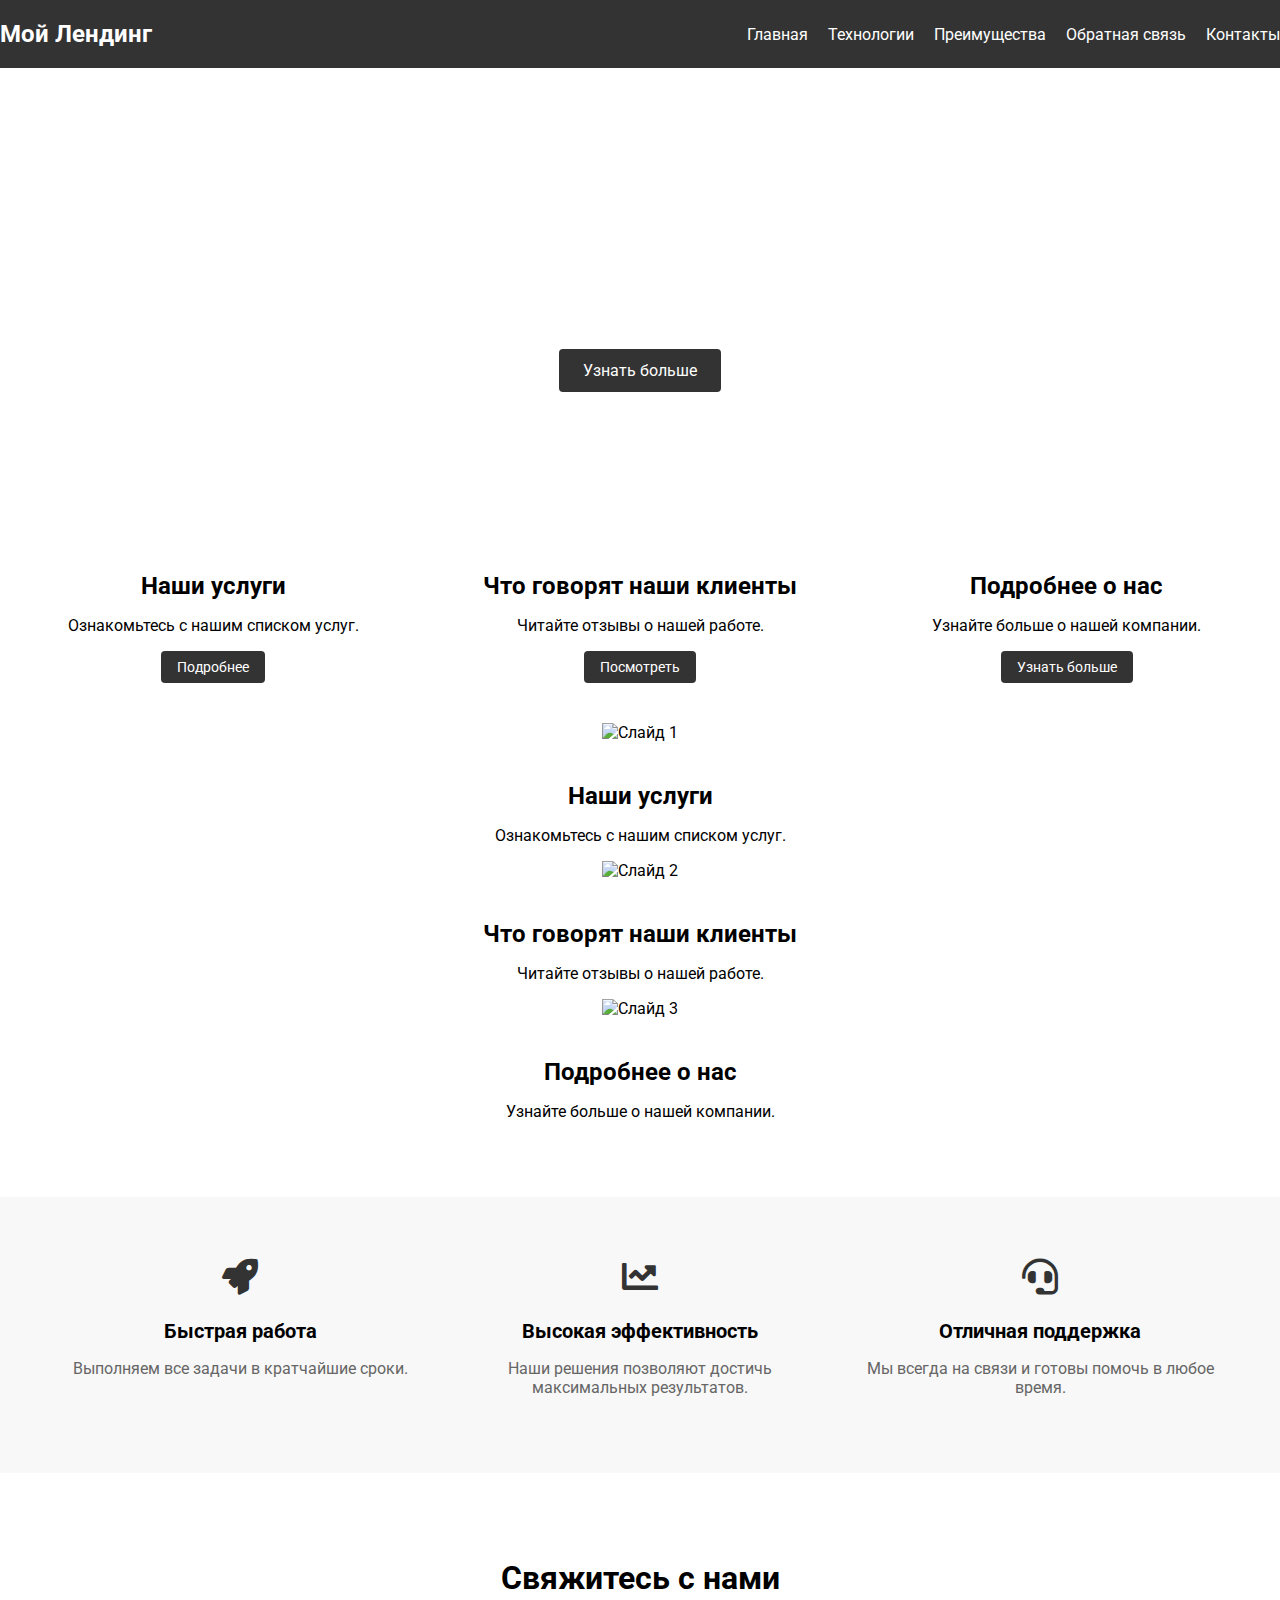
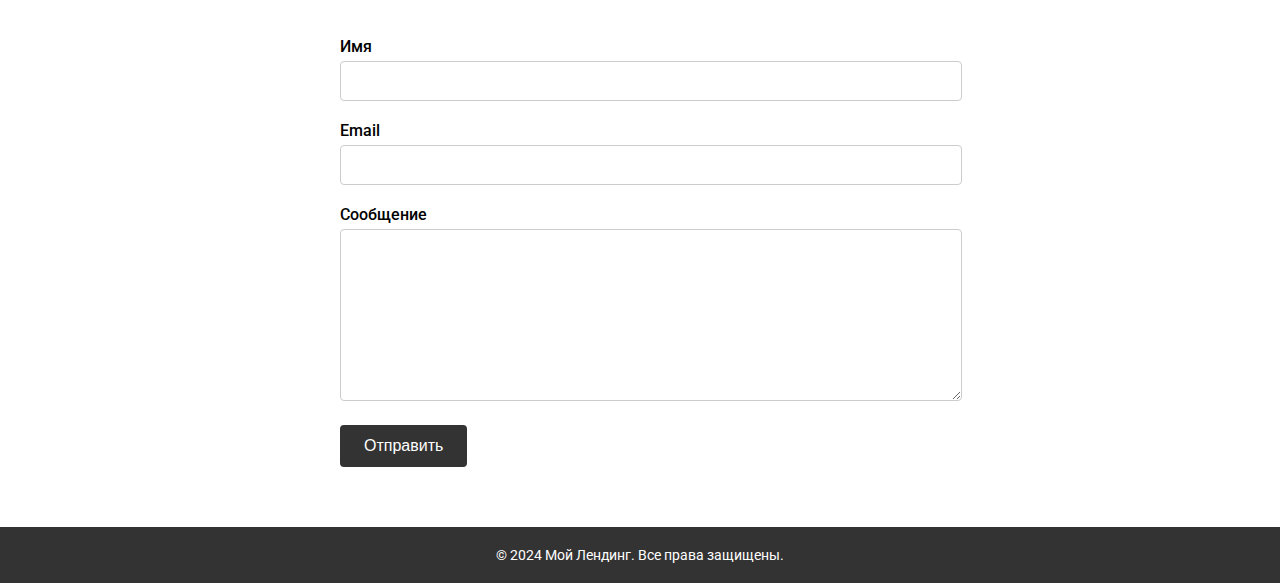
==== Landing-page/src/index.html @ 362dc703 "Commit landing page" ====
<!DOCTYPE html>
<html lang="ru">
<head>
    <meta charset="UTF-8">
    <meta name="viewport" content="width=device-width, initial-scale=1.0">
    <title>Мой Лендинг</title>
    <link rel="preconnect" href="https://fonts.googleapis.com">
    <link rel="preconnect" href="https://fonts.gstatic.com" crossorigin>
    <link href="https://fonts.googleapis.com/css2?family=Roboto:wght@400;500;700&display=swap" rel="stylesheet">
    <link rel="stylesheet" href="https://cdnjs.cloudflare.com/ajax/libs/font-awesome/5.15.3/css/all.min.css" />
    <link rel="stylesheet" href="styles/style.css"> 
</head>
<body>
    <div id="header"></div>

    <main>
        <section class="hero">
            <div class="hero-content">
                <h1 class="hero-title">Добро пожаловать на наш сайт</h1>
                <p class="hero-description">Мы предлагаем лучшие решения для вашего бизнеса.</p>
                <a href="#" class="hero-button">Узнать больше</a>
            </div>
        </section>

        <section class="slider-wrapper">
            <div class="slider-info">
                <div class="slider-info-item">
                    <h2>Наши услуги</h2>
                    <p>Ознакомьтесь с нашим списком услуг.</p>
                    <a href="#" class="slider-button">Подробнее</a>
                </div>
                <div class="slider-info-item">
                    <h2>Что говорят наши клиенты</h2>
                    <p>Читайте отзывы о нашей работе.</p>
                    <a href="#" class="slider-button">Посмотреть</a>
                </div>
                <div class="slider-info-item">
                    <h2>Подробнее о нас</h2>
                    <p>Узнайте больше о нашей компании.</p>
                    <a href="#" class="slider-button">Узнать больше</a>
                </div>
            </div>
            <div class="slider">
                <div class="slider-item" data-image="https://via.placeholder.com/600x500" data-description="Наши услуги">
                    <img src="https://via.placeholder.com/600x500" alt="Слайд 1">
                    <h2>Наши услуги</h2>
                    <p>Ознакомьтесь с нашим списком услуг.</p>
                </div>
                <div class="slider-item" data-image="https://via.placeholder.com/600x500" data-description="Что говорят наши клиенты">
                    <img src="https://via.placeholder.com/600x500" alt="Слайд 2">
                    <h2>Что говорят наши клиенты</h2>
                    <p>Читайте отзывы о нашей работе.</p>
                </div>
                <div class="slider-item" data-image="https://via.placeholder.com/600x500" data-description="Подробнее о нас">
                    <img src="https://via.placeholder.com/600x500" alt="Слайд 3">
                    <h2>Подробнее о нас</h2>
                    <p>Узнайте больше о нашей компании.</p>
                </div>
            </div>
        </section>

        <section class="features">
            <div class="container">
                <div class="feature-list">
                    <div class="feature-item">
                        <div class="feature-icon">
                            <i class="fas fa-rocket"></i>
                        </div>
                        <h3 class="feature-title">Быстрая работа</h3>
                        <p class="feature-description">Выполняем все задачи в кратчайшие сроки.</p>
                    </div>
                    <div class="feature-item">
                        <div class="feature-icon">
                            <i class="fas fa-chart-line"></i>
                        </div>
                        
                        <h3 class="feature-title">Высокая эффективность</h3>
                        <p class="feature-description">Наши решения позволяют достичь максимальных результатов.</p>
                    </div>
                    <div class="feature-item">
                        <div class="feature-icon">
                            <i class="fas fa-headset"></i>
                        </div>
                        <h3 class="feature-title">Отличная поддержка</h3>
                        <p class="feature-description">Мы всегда на связи и готовы помочь в любое время.</p>
                    </div>
                </div>
            </div>
        </section>

        <section class="contact">
            <div class="container">
                <h2 class="section-title">Свяжитесь с нами</h2>
                <form class="contact-form">
                    <div class="form-group">
                        <label for="name">Имя</label>
                        <input type="text" id="name" name="name" required>
                    </div>
                    <div class="form-group">
                        <label for="email">Email</label>
                        <input type="email" id="email" name="email" required>
                    </div>
                    <div class="form-group">
                        <label for="message">Сообщение</label>
                        <textarea id="message" name="message" required></textarea>
                    </div>
                    <button type="submit" class="form-button">Отправить</button>
                </form>
            </div>
        </section>
    </main>

    <div id="footer"></div>

    <script src="https://cdnjs.cloudflare.com/ajax/libs/jquery/3.6.0/jquery.min.js"></script>
    <script src="https://cdnjs.cloudflare.com/ajax/libs/slick-carousel/1.8.1/slick.min.js"></script>
    <script src="script.js"></script>
    <script src="modules/header-footer.js"></script>
</body>
</html>
---- Landing-page/src/styles/style.css ----
/* Общие стили */
body {
    font-family: 'Roboto', sans-serif;
    margin: 0;
    padding: 0;
}

.container {
    max-width: 1200px;
    margin: 0 auto;
    padding: 0 20px;
}

/* Стили для header */
header {
    background-color: #333;
    color: #fff;
    padding: 20px 0;
}

.header-content {
    display: flex;
    justify-content: space-between;
    align-items: center;
}

.logo {
    font-size: 24px;
    font-weight: 700;
}

.nav-menu {
    list-style-type: none;
    display: flex;
    margin: 0;
    padding: 0;
}

.nav-menu li {
    margin-left: 20px;
}

.nav-menu li a {
    color: #fff;
    text-decoration: none;
}

/* Стили для hero section */
.hero {
    background-image: url('https://via.placeholder.com/1920x1080');
    background-size: cover;
    background-position: center;
    padding: 100px 0;
    color: #fff;
    text-align: center;
}

.hero-content {
    max-width: 800px;
    margin: 0 auto;
}

.hero-title {
    font-size: 48px;
    font-weight: 700;
    margin-bottom: 20px;
}

.hero-description {
    font-size: 24px;
    margin-bottom: 40px;
}

.hero-button {
    display: inline-block;
    background-color: #333;
    color: #fff;
    text-decoration: none;
    padding: 12px 24px;
    border-radius: 4px;
    font-size: 16px;
    transition: background-color 0.3s;
}

.hero-button:hover {
    background-color: #444;
}

/* Стили для слайдера */
.slider-wrapper {
    padding: 60px 0;
}

.slider-info {
    display: flex;
    justify-content: space-between;
    margin-bottom: 40px;
}

.slider-info-item {
    flex: 1;
    text-align: center;
}

.slider-info-item h2 {
    font-size: 24px;
    font-weight: 700;
    margin-bottom: 10px;
}

.slider-button {
    display: inline-block;
    background-color: #333;
    color: #fff;
    text-decoration: none;
    padding: 8px 16px;
    border-radius: 4px;
    font-size: 14px;
    transition: background-color 0.3s;
}

.slider-button:hover {
    background-color: #444;
}

.slider-item {
    text-align: center;
}

.slider-item img {
    max-width: 100%;
    height: auto;
    margin-bottom: 20px;
}

.slider-item h2 {
    font-size: 24px;
    font-weight: 700;
    margin-bottom: 10px;
}

.slider-item p {
    font-size: 16px;
}

/* Стили для преимуществ */
.features {
    background-color: #f8f8f8;
    padding: 60px 0;
}

.feature-list {
    display: flex;
    justify-content: space-between;
}

.feature-item {
    flex: 1;
    text-align: center;
    padding: 0 20px;
}

.feature-icon {
    font-size: 36px;
    color: #333;
    margin-bottom: 20px;
}

.feature-title {
    font-size: 20px;
    font-weight: 700;
    margin-bottom: 10px;
}

.feature-description {
    font-size: 16px;
    color: #666;
}

/* Стили для контактной формы */
.contact {
    padding: 60px 0;
}

.section-title {
    font-size: 32px;
    font-weight: 700;
    text-align: center;
    margin-bottom: 40px;
}

.contact-form {
    max-width: 600px;
    margin: 0 auto;
}

.form-group {
    margin-bottom: 20px;
}

.form-group label {
    display: block;
    font-size: 16px;
    font-weight: 500;
    margin-bottom: 5px;
}

.form-group input,
.form-group textarea {
    width: 100%;
    padding: 10px;
    font-size: 16px;
    border: 1px solid #ccc;
    border-radius: 4px;
}

.form-group textarea {
    height: 150px;
}

.form-button {
    display: block;
    background-color: #333;
    color: #fff;
    text-decoration: none;
    padding: 12px 24px;
    border-radius: 4px;
    font-size: 16px;
    border: none;
    cursor: pointer;
    transition: background-color 0.3s;
}

.form-button:hover {
    background-color: #444;
}

/* Стили для footer */
footer {
    background-color: #333;
    color: #fff;
    padding: 20px 0;
    text-align: center;
}

.footer-content {
    font-size: 14px;
}
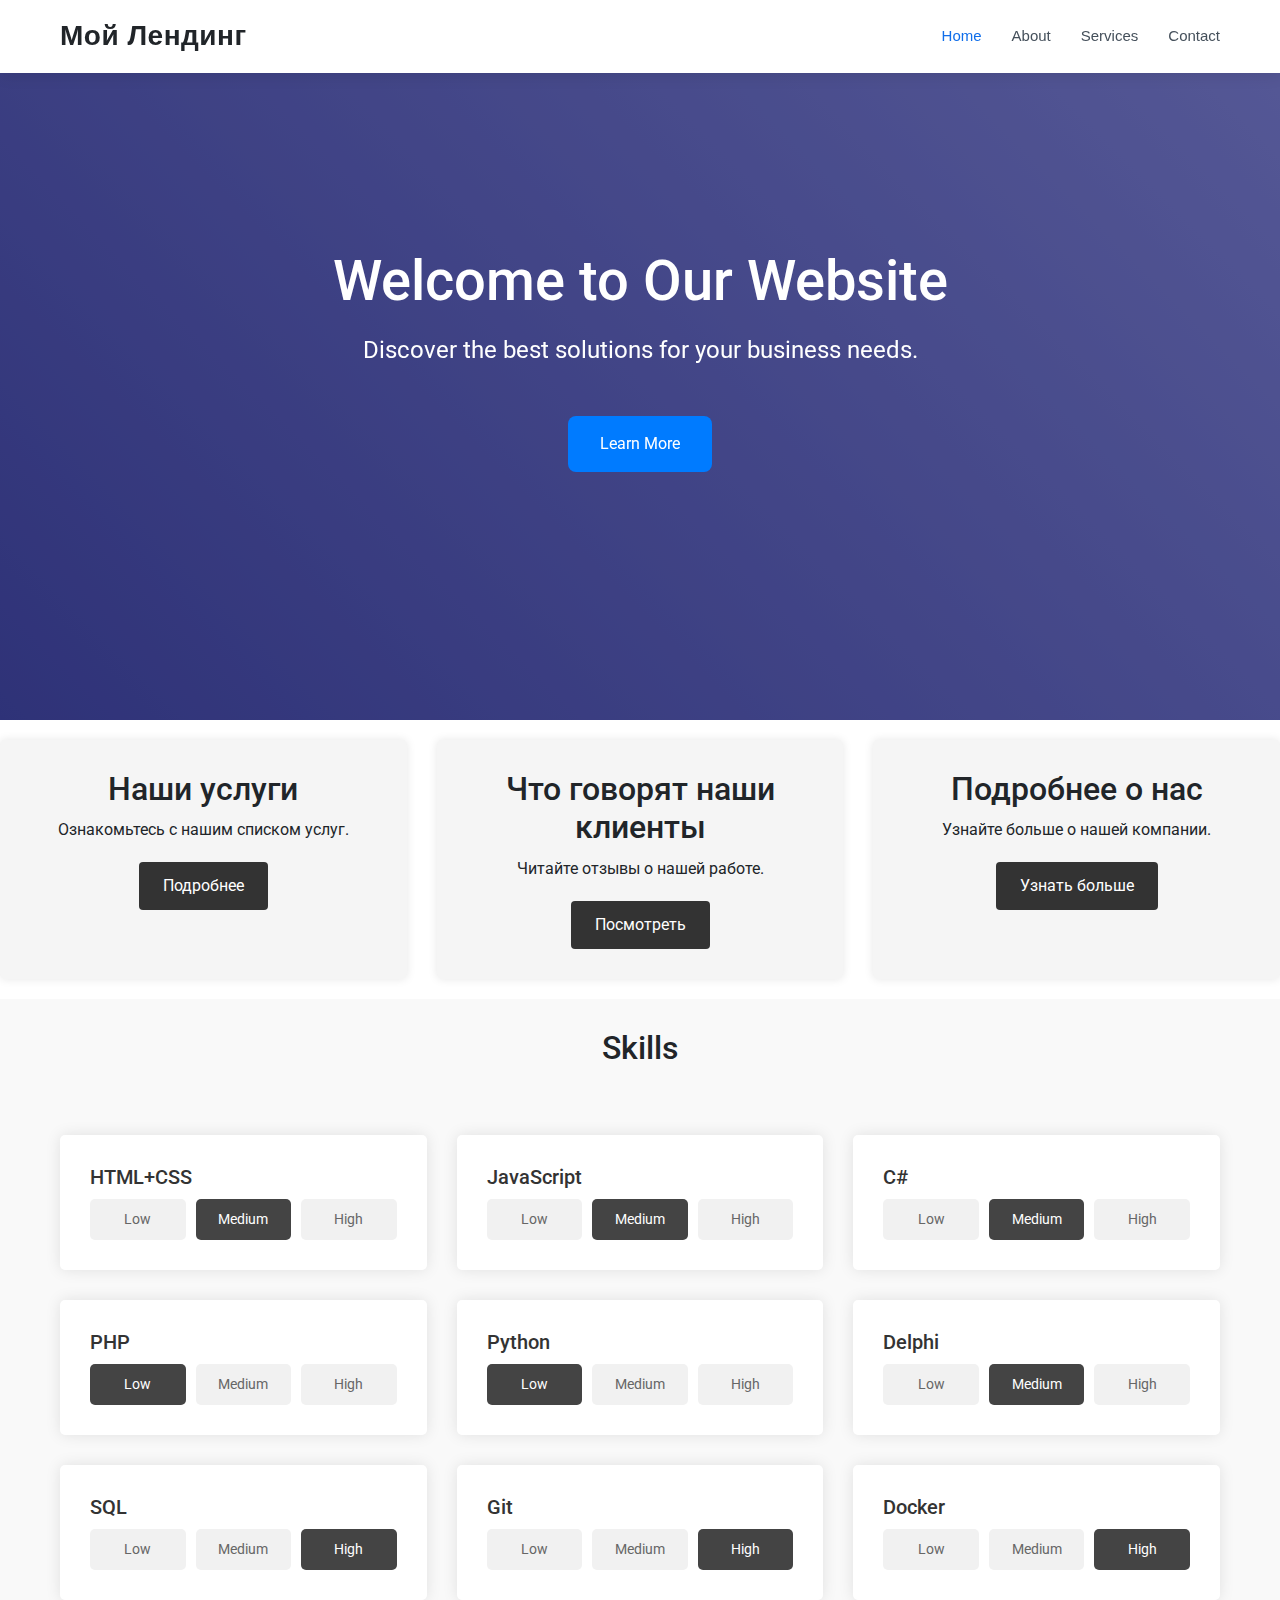
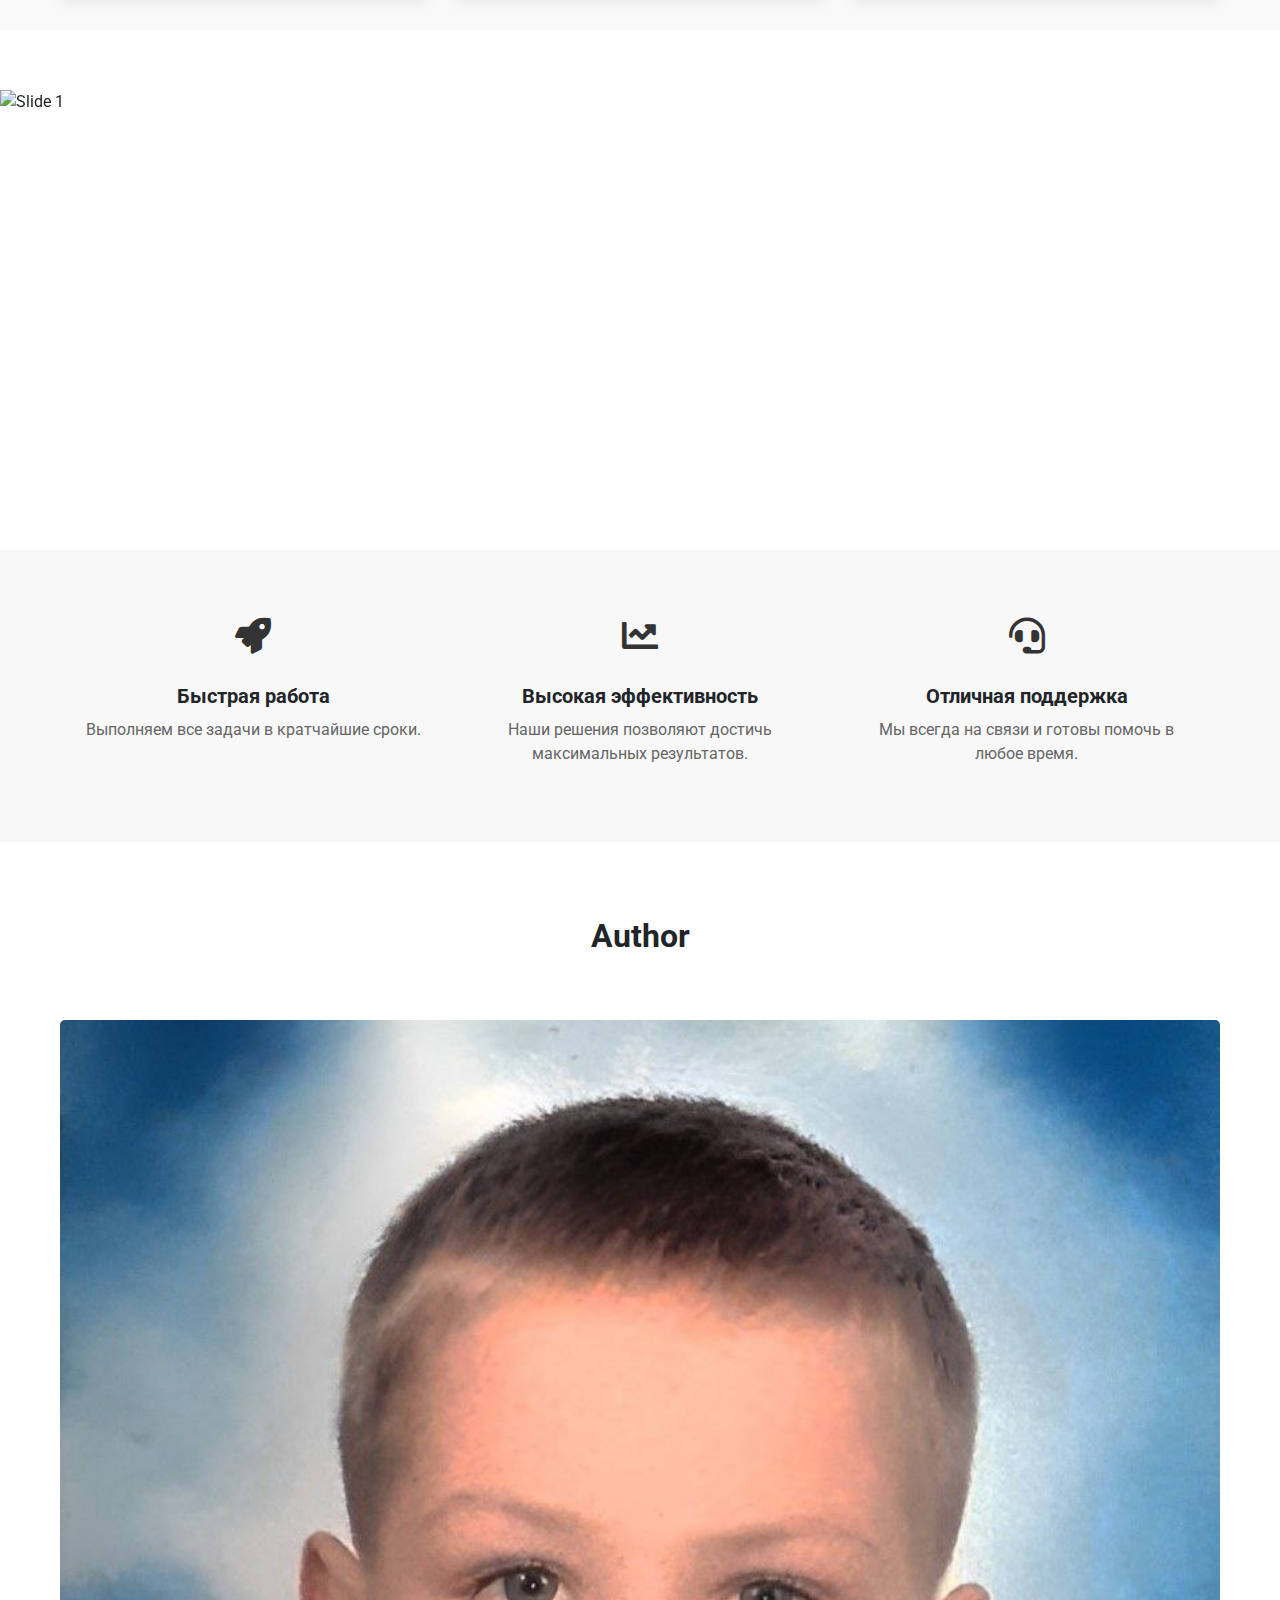
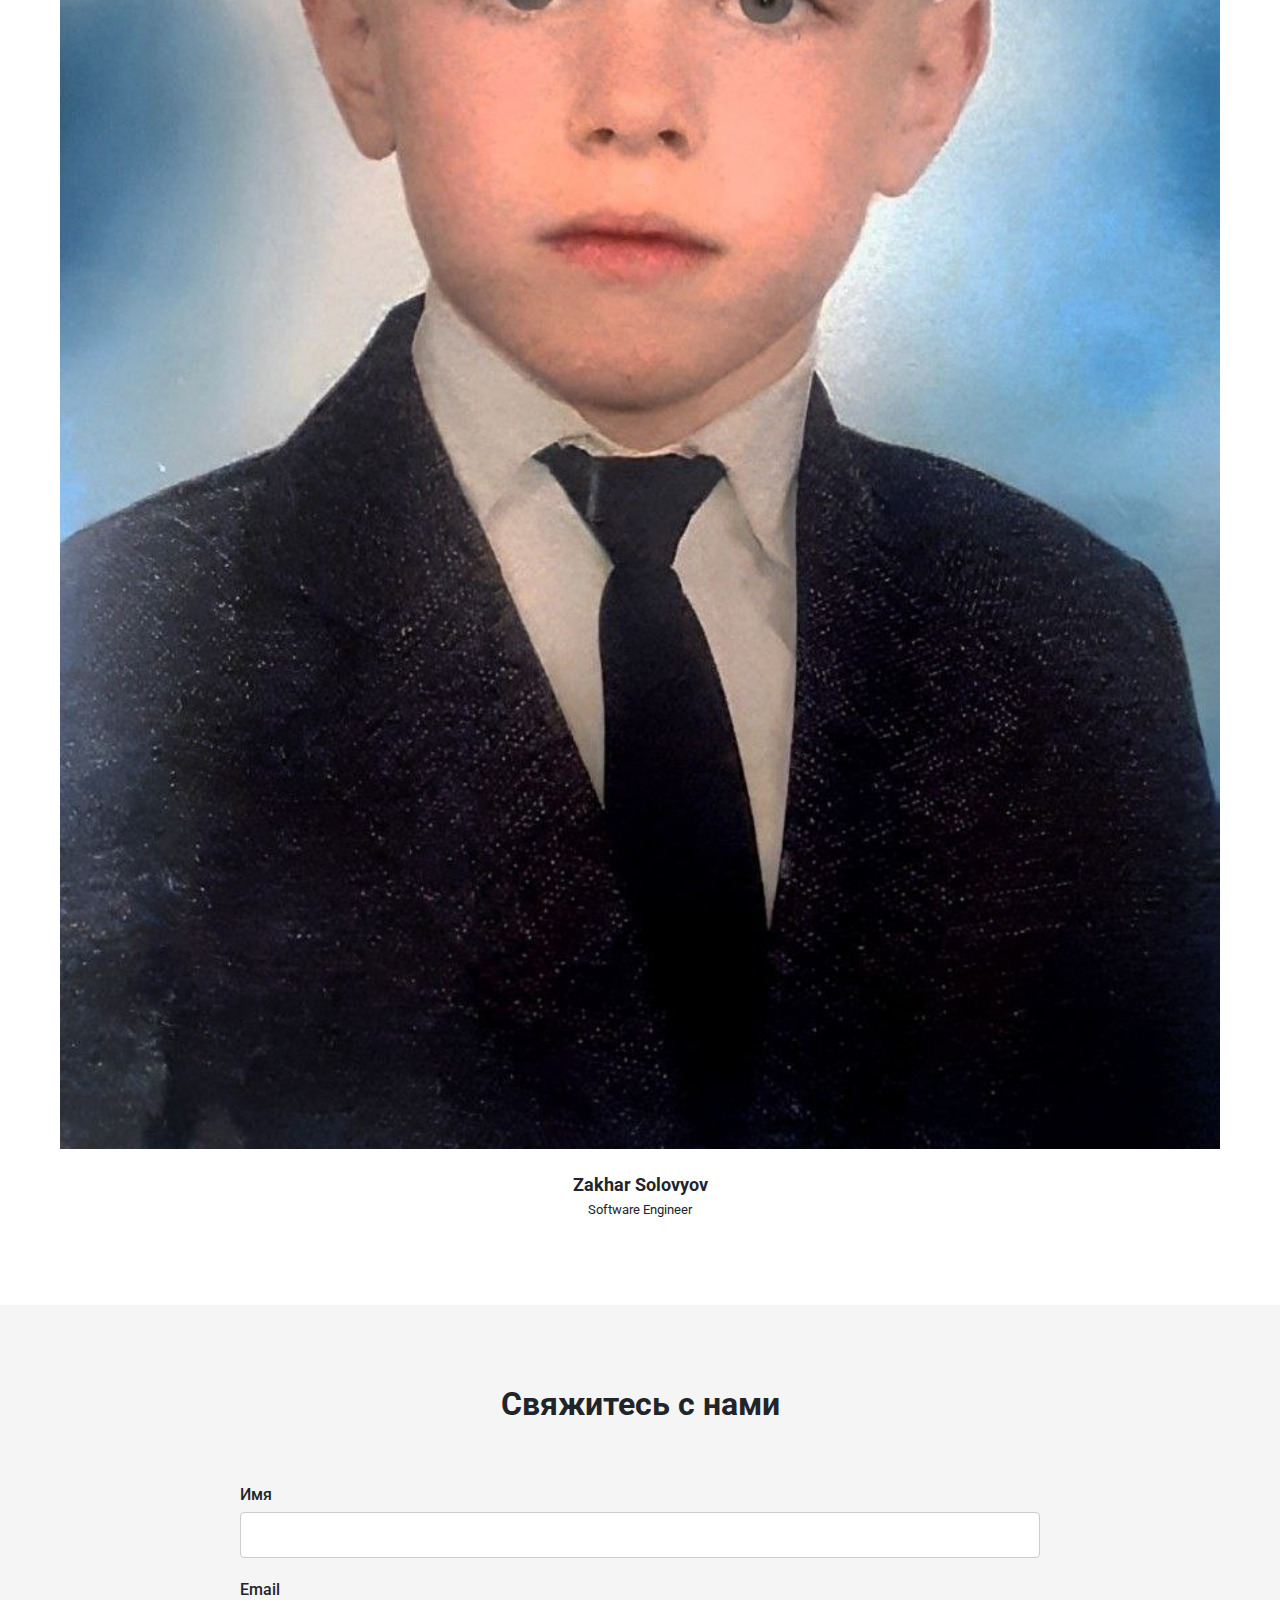
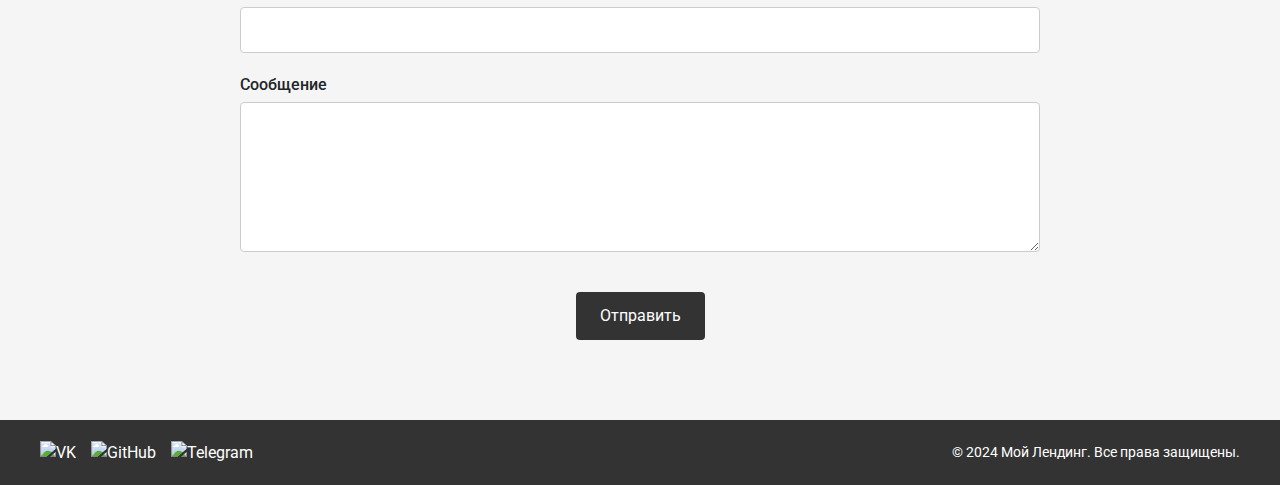
==== commit 45376a34: "Commit html" ====
--- a/Landing-page/src/index.html
+++ b/Landing-page/src/index.html
@@ -1,5 +1,6 @@
 <!DOCTYPE html>
 <html lang="ru">
+
 <head>
     <meta charset="UTF-8">
     <meta name="viewport" content="width=device-width, initial-scale=1.0">
@@ -8,56 +9,243 @@
     <link rel="preconnect" href="https://fonts.gstatic.com" crossorigin>
     <link href="https://fonts.googleapis.com/css2?family=Roboto:wght@400;500;700&display=swap" rel="stylesheet">
     <link rel="stylesheet" href="https://cdnjs.cloudflare.com/ajax/libs/font-awesome/5.15.3/css/all.min.css" />
-    <link rel="stylesheet" href="styles/style.css"> 
+    <link rel="stylesheet" href="https://cdn.jsdelivr.net/npm/bootstrap@5.1.3/dist/css/bootstrap.min.css">
+    <link rel="stylesheet" href="styles/style.css">
+    <link rel="stylesheet" href="styles/scroll.css">
+    <link rel="stylesheet" href="styles/modal-main.css">
+    <link rel="stylesheet" href="styles/header.css">
+    <link rel="stylesheet" href="styles/animation.css">
+    <link rel="stylesheet" href="styles/skills.css">
+    <link rel="stylesheet" href="styles/modal-slider.css">
+    <link rel="stylesheet" href="styles/technologies.css">
+    <link rel="stylesheet" href="styles/features.css">
+    <link rel="stylesheet" href="styles/contact.css">
+    <link rel="stylesheet" href="styles/footer.css">
+    <link rel="stylesheet" href="styles/team.css">
+
 </head>
+
 <body>
+    <div class="modal-main" id="welcome-modal">
+        <div class="modal-main-content">
+            <span class="close-button-main"></span>
+            <h2>Welcome!</h2>
+            <p>This site is a personal example of implementing a landing page.</p>
+            <p>Developer: Zakhar Solovyov</p>
+            <p>Contacts:</p>
+            <ul>
+                <li>Email: zsolovey1337@gmail.com</li>
+                <li><a href="https://vk.com/0o_00">VKontakte</a></li>
+                <li><a href="https://github.com/ZakharSol">GitHub</a></li>
+                <li><a href="https://t.me/Solovey1325">Telegram</a></li>
+            </ul>
+        </div>
+    </div>
+
     <div id="header"></div>
 
     <main>
         <section class="hero">
+            <div class="hero-bg">
+                <div class="hero-bg-overlay"></div>
+                <div class="hero-bg-particles"></div>
+            </div>
             <div class="hero-content">
-                <h1 class="hero-title">Добро пожаловать на наш сайт</h1>
-                <p class="hero-description">Мы предлагаем лучшие решения для вашего бизнеса.</p>
-                <a href="#" class="hero-button">Узнать больше</a>
-            </div>
-        </section>
-
-        <section class="slider-wrapper">
-            <div class="slider-info">
-                <div class="slider-info-item">
+                <div class="hero-text">
+                    <h1 class="hero-title">Welcome to Our Website</h1>
+                    <p class="hero-description">Discover the best solutions for your business needs.</p>
+                </div>
+                <div class="hero-cta">
+                    <a href="#" class="hero-button">Learn More</a>
+                </div>
+            </div>
+        </section>
+
+        <script src="hero-anim.js"></script>
+
+        <section class="technologies">
+            <div class="tech-info">
+                <div class="tech-info-item">
                     <h2>Наши услуги</h2>
                     <p>Ознакомьтесь с нашим списком услуг.</p>
-                    <a href="#" class="slider-button">Подробнее</a>
-                </div>
-                <div class="slider-info-item">
+                    <a href="#" class="tech-button">Подробнее</a>
+                </div>
+                <div class="tech-info-item">
                     <h2>Что говорят наши клиенты</h2>
                     <p>Читайте отзывы о нашей работе.</p>
-                    <a href="#" class="slider-button">Посмотреть</a>
-                </div>
-                <div class="slider-info-item">
+                    <a href="#" class="tech-button">Посмотреть</a>
+                </div>
+                <div class="tech-info-item">
                     <h2>Подробнее о нас</h2>
                     <p>Узнайте больше о нашей компании.</p>
-                    <a href="#" class="slider-button">Узнать больше</a>
-                </div>
-            </div>
-            <div class="slider">
-                <div class="slider-item" data-image="https://via.placeholder.com/600x500" data-description="Наши услуги">
-                    <img src="https://via.placeholder.com/600x500" alt="Слайд 1">
-                    <h2>Наши услуги</h2>
-                    <p>Ознакомьтесь с нашим списком услуг.</p>
-                </div>
-                <div class="slider-item" data-image="https://via.placeholder.com/600x500" data-description="Что говорят наши клиенты">
-                    <img src="https://via.placeholder.com/600x500" alt="Слайд 2">
-                    <h2>Что говорят наши клиенты</h2>
-                    <p>Читайте отзывы о нашей работе.</p>
-                </div>
-                <div class="slider-item" data-image="https://via.placeholder.com/600x500" data-description="Подробнее о нас">
-                    <img src="https://via.placeholder.com/600x500" alt="Слайд 3">
-                    <h2>Подробнее о нас</h2>
-                    <p>Узнайте больше о нашей компании.</p>
-                </div>
-            </div>
-        </section>
+                    <a href="#" class="tech-button">Узнать больше</a>
+                </div>
+            </div>
+        </section>
+
+        <section class="skills">
+            <div class="container">
+                <div class="section-title">
+                    <h2>Skills</h2>
+                </div>
+
+                <div class="skills-container">
+                    <div class="skill-item">
+                        <h3>HTML+CSS</h3>
+                        <div class="skill-level">
+                            <div class="level junior">Low</div>
+                            <div class="level middle active">Medium</div>
+                            <div class="level senior">High</div>
+                        </div>
+                    </div>
+
+                    <div class="skill-item">
+                        <h3>JavaScript</h3>
+                        <div class="skill-level">
+                            <div class="level junior">Low</div>
+                            <div class="level middle active">Medium</div>
+                            <div class="level senior">High</div>
+                        </div>
+                    </div>
+
+                    <div class="skill-item">
+                        <h3>C#</h3>
+                        <div class="skill-level">
+                            <div class="level junior">Low</div>
+                            <div class="level middle active">Medium</div>
+                            <div class="level senior">High</div>
+                        </div>
+                    </div>
+
+                    <div class="skill-item">
+                        <h3>PHP</h3>
+                        <div class="skill-level">
+                            <div class="level junior active">Low</div>
+                            <div class="level middle">Medium</div>
+                            <div class="level senior">High</div>
+                        </div>
+                    </div>
+
+                    <div class="skill-item">
+                        <h3>Python</h3>
+                        <div class="skill-level">
+                            <div class="level junior active">Low</div>
+                            <div class="level middle">Medium</div>
+                            <div class="level senior">High</div>
+                        </div>
+                    </div>
+
+                    <div class="skill-item">
+                        <h3>Delphi</h3>
+                        <div class="skill-level">
+                            <div class="level junior">Low</div>
+                            <div class="level middle active">Medium</div>
+                            <div class="level senior">High</div>
+                        </div>
+                    </div>
+
+                    <div class="skill-item">
+                        <h3>SQL</h3>
+                        <div class="skill-level">
+                            <div class="level junior">Low</div>
+                            <div class="level middle">Medium</div>
+                            <div class="level senior active">High</div>
+                        </div>
+                    </div>
+
+                    <div class="skill-item">
+                        <h3>Git</h3>
+                        <div class="skill-level">
+                            <div class="level junior">Low</div>
+                            <div class="level middle">Medium</div>
+                            <div class="level senior active">High</div>
+                        </div>
+                    </div>
+
+                    <div class="skill-item">
+                        <h3>Docker</h3>
+                        <div class="skill-level">
+                            <div class="level junior">Low</div>
+                            <div class="level middle">Medium</div>
+                            <div class="level senior active">High</div>
+                        </div>
+                    </div>
+                </div>
+        </section>
+
+        <div class="modal fade" id="skillModal" tabindex="-1" aria-labelledby="skillModalLabel" aria-hidden="true">
+            <div class="modal-dialog modal-dialog-centered">
+                <div class="modal-content">
+                    <div class="modal-header">
+                        <h5 class="modal-title" id="skillModalLabel">Skill Level</h5>
+                        <button type="button" class="btn-close" data-bs-dismiss="modal" aria-label="Close"></button>
+                    </div>
+                    <div class="modal-body">
+                        <p class="modal-skill-description"></p>
+                    </div>
+                </div>
+            </div>
+        </div>
+
+        <section class="slider-wrapper">
+            <div id="carouselExampleIndicators" class="carousel slide" data-bs-ride="carousel">
+                <div class="carousel-indicators">
+                    <button type="button" data-bs-target="#carouselExampleIndicators" data-bs-slide-to="0"
+                        class="active" aria-current="true" aria-label="Slide 1"></button>
+                    <button type="button" data-bs-target="#carouselExampleIndicators" data-bs-slide-to="1"
+                        aria-label="Slide 2"></button>
+                    <button type="button" data-bs-target="#carouselExampleIndicators" data-bs-slide-to="2"
+                        aria-label="Slide 3"></button>
+                </div>
+                <div class="carousel-inner">
+                    <div class="carousel-item active" data-bs-toggle="modal" data-bs-target="#slideModal"
+                        data-slide-index="0">
+                        <img src="https://via.placeholder.com/600x500" class="d-block w-100" alt="Slide 1">
+                    </div>
+                    <div class="carousel-item" data-bs-toggle="modal" data-bs-target="#slideModal" data-slide-index="1">
+                        <img src="https://via.placeholder.com/600x500" class="d-block w-100" alt="Slide 2">
+                    </div>
+                    <div class="carousel-item" data-bs-toggle="modal" data-bs-target="#slideModal" data-slide-index="2">
+                        <img src="https://via.placeholder.com/600x500" class="d-block w-100" alt="Slide 3">
+                    </div>
+                </div>
+                <button class="carousel-control-prev" type="button" data-bs-target="#carouselExampleIndicators"
+                    data-bs-slide="prev">
+                    <span class="carousel-control-prev-icon" aria-hidden="true"></span>
+                    <span class="visually-hidden">Previous</span>
+                </button>
+                <button class="carousel-control-next" type="button" data-bs-target="#carouselExampleIndicators"
+                    data-bs-slide="next">
+                    <span class="carousel-control-next-icon" aria-hidden="true"></span>
+                    <span class="visually-hidden">Next</span>
+                </button>
+            </div>
+        </section>
+
+        <!-- Modal -->
+        <div class="modal fade" id="slideModal" tabindex="-1" aria-labelledby="slideModalLabel" aria-hidden="true">
+            <div class="modal-dialog">
+                <div class="modal-content">
+                    <div class="modal-header">
+                        <h5 class="modal-title" id="slideModalLabel"></h5>
+                        <button type="button" class="btn-close" data-bs-dismiss="modal" aria-label="Close"></button>
+                    </div>
+                    <div class="modal-body">
+                        <div class="row">
+                            <div class="col-md-6">
+                                <img src="" alt="" class="img-fluid">
+                            </div>
+                            <div class="col-md-6">
+                                <p id="slideModalDescription"></p>
+                            </div>
+                        </div>
+                    </div>
+                </div>
+            </div>
+        </div>
+
+
+        <script src="https://cdn.jsdelivr.net/npm/bootstrap@5.1.3/dist/js/bootstrap.bundle.min.js"></script>
 
         <section class="features">
             <div class="container">
@@ -73,7 +261,7 @@
                         <div class="feature-icon">
                             <i class="fas fa-chart-line"></i>
                         </div>
-                        
+
                         <h3 class="feature-title">Высокая эффективность</h3>
                         <p class="feature-description">Наши решения позволяют достичь максимальных результатов.</p>
                     </div>
@@ -88,33 +276,61 @@
             </div>
         </section>
 
+        <section id="team" class="team section">
+            <div class="container section-title" data-aos="fade-up">
+                <p>Author</p>
+            </div>
+            <div class="container team">
+                <div class="row gy-4">
+                    <div class="align-items-stretch" data-aos="fade-up" data-aos-delay="100">
+                        <div class="team-member">
+                            <div class="member-img">
+                                <img src="assets/img/developer.jpg" class="img-fluid" alt="">
+                            </div>
+                            <div class="member-info">
+                                <h4>Zakhar Solovyov</h4>
+                                <span>Software Engineer</span>
+                            </div>
+                        </div>
+                    </div>
+                </div>
+            </div>
+        </section>
+
         <section class="contact">
             <div class="container">
-                <h2 class="section-title">Свяжитесь с нами</h2>
-                <form class="contact-form">
-                    <div class="form-group">
-                        <label for="name">Имя</label>
-                        <input type="text" id="name" name="name" required>
-                    </div>
-                    <div class="form-group">
-                        <label for="email">Email</label>
-                        <input type="email" id="email" name="email" required>
-                    </div>
-                    <div class="form-group">
-                        <label for="message">Сообщение</label>
-                        <textarea id="message" name="message" required></textarea>
-                    </div>
-                    <button type="submit" class="form-button">Отправить</button>
-                </form>
+                <div class="contact-wrapper">
+                    <h2 class="section-title">Свяжитесь с нами</h2>
+                    <form class="contact-form">
+                        <div class="form-group">
+                            <label for="name">Имя</label>
+                            <input type="text" id="name" name="name" required>
+                        </div>
+                        <div class="form-group">
+                            <label for="email">Email</label>
+                            <input type="email" id="email" name="email" required>
+                        </div>
+                        <div class="form-group">
+                            <label for="message">Сообщение</label>
+                            <textarea id="message" name="message" required></textarea>
+                        </div>
+                        <button type="submit" class="form-button">Отправить</button>
+                    </form>
+                </div>
             </div>
         </section>
     </main>
 
     <div id="footer"></div>
+
+    <div class="scroll-to-top">
+        <i class="fas fa-arrow-up"></i>
+    </div>
 
     <script src="https://cdnjs.cloudflare.com/ajax/libs/jquery/3.6.0/jquery.min.js"></script>
     <script src="https://cdnjs.cloudflare.com/ajax/libs/slick-carousel/1.8.1/slick.min.js"></script>
     <script src="script.js"></script>
     <script src="modules/header-footer.js"></script>
 </body>
-</html>
+
+</html>--- a/Landing-page/src/styles/style.css
+++ b/Landing-page/src/styles/style.css
@@ -11,238 +11,86 @@
     padding: 0 20px;
 }
 
-/* Стили для header */
-header {
-    background-color: #333;
-    color: #fff;
-    padding: 20px 0;
+section,
+.section {
+    color: var(--default-color);
+    background-color: var(--background-color);
+    padding: 60px 0;
+    scroll-margin-top: 118px;
+    overflow: clip;
 }
 
-.header-content {
-    display: flex;
-    justify-content: space-between;
-    align-items: center;
+@media (max-width: 1199px) {
+
+    section,
+    .section {
+        scroll-margin-top: 100px;
+    }
 }
 
-.logo {
-    font-size: 24px;
-    font-weight: 700;
+/*--------------------------------------------------------------
+# Global Section Titles
+--------------------------------------------------------------*/
+.section-title {
+    text-align: center;
+    padding-bottom: 20px;
+    position: relative;
 }
 
-.nav-menu {
-    list-style-type: none;
-    display: flex;
-    margin: 0;
-    padding: 0;
+.section-title p {
+    color: var(--heading-color);
+    margin: 10px 0 0 0;
+    font-size: 32px;
+    font-weight: 700;
+    font-family: var(--heading-font);
 }
 
-.nav-menu li {
-    margin-left: 20px;
+.section-title p .description-title {
+    color: var(--accent-color);
 }
 
-.nav-menu li a {
-    color: #fff;
-    text-decoration: none;
-}
-
-/* Стили для hero section */
-.hero {
-    background-image: url('https://via.placeholder.com/1920x1080');
-    background-size: cover;
-    background-position: center;
-    padding: 100px 0;
-    color: #fff;
-    text-align: center;
-}
-
-.hero-content {
-    max-width: 800px;
-    margin: 0 auto;
-}
-
-.hero-title {
-    font-size: 48px;
-    font-weight: 700;
-    margin-bottom: 20px;
-}
-
-.hero-description {
-    font-size: 24px;
-    margin-bottom: 40px;
-}
-
-.hero-button {
-    display: inline-block;
-    background-color: #333;
-    color: #fff;
-    text-decoration: none;
-    padding: 12px 24px;
-    border-radius: 4px;
-    font-size: 16px;
-    transition: background-color 0.3s;
-}
-
-.hero-button:hover {
-    background-color: #444;
-}
-
-/* Стили для слайдера */
-.slider-wrapper {
-    padding: 60px 0;
-}
-
-.slider-info {
+.modal-skill {
     display: flex;
-    justify-content: space-between;
-    margin-bottom: 40px;
-}
-
-.slider-info-item {
-    flex: 1;
-    text-align: center;
-}
-
-.slider-info-item h2 {
-    font-size: 24px;
-    font-weight: 700;
-    margin-bottom: 10px;
-}
-
-.slider-button {
-    display: inline-block;
-    background-color: #333;
-    color: #fff;
-    text-decoration: none;
-    padding: 8px 16px;
-    border-radius: 4px;
-    font-size: 14px;
-    transition: background-color 0.3s;
-}
-
-.slider-button:hover {
-    background-color: #444;
-}
-
-.slider-item {
-    text-align: center;
-}
-
-.slider-item img {
-    max-width: 100%;
-    height: auto;
-    margin-bottom: 20px;
-}
-
-.slider-item h2 {
-    font-size: 24px;
-    font-weight: 700;
-    margin-bottom: 10px;
-}
-
-.slider-item p {
-    font-size: 16px;
-}
-
-/* Стили для преимуществ */
-.features {
-    background-color: #f8f8f8;
-    padding: 60px 0;
-}
-
-.feature-list {
-    display: flex;
-    justify-content: space-between;
-}
-
-.feature-item {
-    flex: 1;
-    text-align: center;
-    padding: 0 20px;
-}
-
-.feature-icon {
-    font-size: 36px;
-    color: #333;
-    margin-bottom: 20px;
-}
-
-.feature-title {
-    font-size: 20px;
-    font-weight: 700;
-    margin-bottom: 10px;
-}
-
-.feature-description {
-    font-size: 16px;
-    color: #666;
-}
-
-/* Стили для контактной формы */
-.contact {
-    padding: 60px 0;
-}
-
-.section-title {
-    font-size: 32px;
-    font-weight: 700;
-    text-align: center;
-    margin-bottom: 40px;
-}
-
-.contact-form {
+    justify-content: center;
+    align-items: center;
+    position: fixed;
+    z-index: 1000;
+    left: 0;
+    top: 0;
+    width: 100%;
+    height: 100%;
+    overflow-y: auto;
+    background-color: rgba(0, 0, 0, 0.5);
+    opacity: 0;
+    visibility: hidden;
+    transition: opacity 0.3s, visibility 0.3s;
+  }
+  
+  .modal-skill.show {
+    opacity: 1;
+    visibility: visible;
+  }
+  
+  .modal-skill-content {
+    background-color: #fff;
+    padding: 40px;
+    border: none;
+    border-radius: 8px;
+    box-shadow: 0 0 30px rgba(0, 0, 0, 0.3);
+    width: 50%;
     max-width: 600px;
-    margin: 0 auto;
-}
-
-.form-group {
-    margin-bottom: 20px;
-}
-
-.form-group label {
-    display: block;
-    font-size: 16px;
-    font-weight: 500;
-    margin-bottom: 5px;
-}
-
-.form-group input,
-.form-group textarea {
-    width: 100%;
-    padding: 10px;
-    font-size: 16px;
-    border: 1px solid #ccc;
-    border-radius: 4px;
-}
-
-.form-group textarea {
-    height: 150px;
-}
-
-.form-button {
-    display: block;
-    background-color: #333;
-    color: #fff;
-    text-decoration: none;
-    padding: 12px 24px;
-    border-radius: 4px;
-    font-size: 16px;
-    border: none;
-    cursor: pointer;
-    transition: background-color 0.3s;
-}
-
-.form-button:hover {
-    background-color: #444;
-}
-
-/* Стили для footer */
-footer {
-    background-color: #333;
-    color: #fff;
-    padding: 20px 0;
-    text-align: center;
-}
-
-.footer-content {
-    font-size: 14px;
-}
+    position: relative;
+    animation: modalFadeIn 0.5s ease-out;
+  }
+  
+  @keyframes modalFadeIn {
+    from {
+      opacity: 0;
+      transform: translateY(-50px);
+    }
+    to {
+      opacity: 1;
+      transform: translateY(0);
+    }
+  }
+  --- a/Landing-page/src/styles/scroll.css
+++ b/Landing-page/src/styles/scroll.css
@@ -0,0 +1,23 @@
+.scroll-to-top {
+    display: none;
+    position: fixed;
+    bottom: 20px;
+    right: 20px;
+    background-color: #555;
+    color: #fff;
+    width: 40px;
+    height: 40px;
+    line-height: 40px;
+    text-align: center;
+    border-radius: 50%;
+    cursor: pointer;
+    transition: background-color 0.3s;
+}
+
+.scroll-to-top.show {
+    display: block;
+}
+
+.scroll-to-top:hover {
+    background-color: #777;
+}--- a/Landing-page/src/styles/modal-main.css
+++ b/Landing-page/src/styles/modal-main.css
@@ -0,0 +1,60 @@
+.modal-main {
+    display: none;
+    position: fixed;
+    z-index: 1000;
+    left: 0;
+    top: 0;
+    width: 100%;
+    height: 100%;
+    overflow: auto;
+    background-color: rgba(0, 0, 0, 0.8);
+    justify-content: center;
+    align-items: center;
+}
+
+.modal-main-content {
+    background-color: #fff;
+    padding: 40px;
+    border: none;
+    border-radius: 8px;
+    box-shadow: 0 0 30px rgba(0, 0, 0, 0.3);
+    width: 50%;
+    max-width: 600px;
+    position: relative;
+    animation: modalFadeIn 0.5s ease-out;
+    margin: 0 auto;
+}
+
+.close-button-main {
+    color: #333;
+    font-size: 30px;
+    font-weight: bold;
+    position: absolute;
+    top: 10px;
+    right: 10px;
+    cursor: pointer;
+    transition: color 0.3s;
+}
+
+.close-button-main:hover,
+.close-button:focus {
+    color: #000;
+}
+
+@keyframes modalFadeIn {
+    from {
+        opacity: 0;
+        transform: translateY(-50px);
+    }
+
+    to {
+        opacity: 1;
+        transform: translateY(0);
+    }
+}
+
+@media (max-width: 768px) {
+    .modal-main-content {
+        width: 90%;
+    }
+}--- a/Landing-page/src/styles/header.css
+++ b/Landing-page/src/styles/header.css
@@ -0,0 +1,76 @@
+/* Header Styles */
+header {
+    background: #fff;
+    transition: all 0.5s;
+    z-index: 997;
+    padding: 15px 0;
+    box-shadow: 0px 2px 15px rgba(0, 0, 0, 0.1);
+    position: fixed;
+    top: 0;
+    left: 0;
+    width: 100%;
+}
+
+.header-content {
+    display: flex;
+    justify-content: space-between;
+    align-items: center;
+    max-width: 1200px;
+    margin: 0 auto;
+    padding: 0 20px;
+}
+
+.logo {
+    font-size: 28px;
+    margin: 0;
+    padding: 0;
+    line-height: 1;
+    font-weight: 700;
+    letter-spacing: 0.5px;
+    font-family: "Poppins", sans-serif;
+}
+
+.logo a {
+    color: #45505b;
+    text-decoration: none;
+}
+
+.logo a span {
+    color: #106eea;
+}
+
+.nav-menu {
+    margin: 0;
+    padding: 0;
+    display: flex;
+    list-style: none;
+    align-items: center;
+}
+
+.nav-menu li {
+    position: relative;
+}
+
+.nav-menu a, .nav-menu a:focus {
+    display: flex;
+    align-items: center;
+    justify-content: space-between;
+    padding: 10px 0 10px 30px;
+    font-family: "Poppins", sans-serif;
+    font-size: 15px;
+    font-weight: 500;
+    color: #45505b;
+    white-space: nowrap;
+    transition: 0.3s;
+    text-decoration: none;
+}
+
+.nav-menu a:hover, .nav-menu .active, .nav-menu .active:focus, .nav-menu li:hover > a {
+    color: #106eea;
+}
+
+@media (max-width: 991px) {
+    .nav-menu {
+        display: none;
+    }
+}
--- a/Landing-page/src/styles/animation.css
+++ b/Landing-page/src/styles/animation.css
@@ -0,0 +1,103 @@
+.hero {
+    position: relative;
+    height: 80vh;
+    display: flex;
+    justify-content: center;
+    align-items: center;
+    color: #fff;
+    overflow: hidden;
+}
+
+.hero-bg {
+    position: absolute;
+    top: 0;
+    left: 0;
+    width: 100%;
+    height: 100%;
+    background: linear-gradient(45deg, #4e54c8, #8f94fb);
+    animation: heroBackground 15s ease infinite;
+}
+
+.hero-bg-overlay {
+    position: absolute;
+    top: 0;
+    left: 0;
+    width: 100%;
+    height: 100%;
+    background-color: rgba(0, 0, 0, 0.4);
+}
+
+.hero-bg-particles {
+    position: absolute;
+    top: 0;
+    left: 0;
+    width: 100%;
+    height: 100%;
+    background-repeat: repeat;
+    animation: heroParticles 10s linear infinite;
+}
+
+.hero-content {
+    position: relative;
+    z-index: 1;
+    display: flex;
+    flex-direction: column;
+    align-items: center;
+    text-align: center;
+}
+
+.hero-text {
+    margin-bottom: 2rem;
+}
+
+.hero-title {
+    font-size: 3.5rem;
+    margin-bottom: 1rem;
+}
+
+.hero-description {
+    font-size: 1.5rem;
+}
+
+.hero-cta {
+    display: flex;
+    justify-content: center;
+}
+
+.hero-button {
+    display: inline-block;
+    padding: 1rem 2rem;
+    background-color: #007bff;
+    color: #fff;
+    text-decoration: none;
+    border-radius: 0.5rem;
+    transition: background-color 0.3s ease;
+}
+
+.hero-button:hover {
+    background-color: #0056b3;
+}
+
+@keyframes heroBackground {
+    0% {
+        background-position: 0% 50%;
+    }
+
+    50% {
+        background-position: 100% 50%;
+    }
+
+    100% {
+        background-position: 0% 50%;
+    }
+}
+
+@keyframes heroParticles {
+    0% {
+        background-position: 0 0;
+    }
+
+    100% {
+        background-position: -100% -100%;
+    }
+}--- a/Landing-page/src/styles/skills.css
+++ b/Landing-page/src/styles/skills.css
@@ -0,0 +1,78 @@
+.skills {
+    padding: 30px 0;
+    background-color: #f9f9f9;
+  }
+  
+  .skills-container {
+    display: grid;
+    grid-template-columns: repeat(3, 1fr);
+    gap: 30px;
+  }
+  
+  .skill-item {
+    background-color: #fff;
+    padding: 30px;
+    border-radius: 5px;
+    box-shadow: 0 0 15px rgba(0, 0, 0, 0.1);
+    transition: transform 0.3s, box-shadow 0.3s;
+  }
+  
+  .skill-item:hover {
+    transform: translateY(-5px);
+    box-shadow: 0 10px 20px rgba(0, 0, 0, 0.1);
+  }
+  
+  .skill-item h3 {
+    font-size: 20px;
+    margin-bottom: 10px;
+    color: #333;
+  }
+  
+  .skill-level {
+    display: flex;
+    justify-content: space-between;
+  }
+  
+  .skill-level .level {
+    flex: 1;
+    padding: 10px;
+    text-align: center;
+    background-color: #f1f1f1;
+    border-radius: 5px;
+    font-size: 14px;
+    color: #666;
+    transition: background-color 0.3s, color 0.3s;
+  }
+  
+  .skill-level .level.active {
+    background-color: #444;
+    color: #fff;
+    cursor: pointer;
+    position: relative;
+    overflow: hidden;
+  }
+  
+  .skill-level .level.active::before {
+    content: "";
+    position: absolute;
+    top: 50%;
+    left: 50%;
+    transform: translate(-50%, -50%);
+    width: 0;
+    height: 0;
+    background-color: rgba(255, 255, 255, 0.2);
+    border-radius: 50%;
+    opacity: 0;
+    transition: width 0.4s, height 0.4s, opacity 0.4s;
+  }
+  
+  .skill-level .level.active:hover::before {
+    width: 200%;
+    height: 200%;
+    opacity: 1;
+  }
+  
+  .skill-level .level:not(:last-child) {
+    margin-right: 10px;
+  }
+  --- a/Landing-page/src/styles/modal-slider.css
+++ b/Landing-page/src/styles/modal-slider.css
@@ -0,0 +1,41 @@
+.carousel-item {
+    height: 400px;
+}
+
+.carousel-item img {
+    width: 100%;
+    height: 100%;
+    object-fit: cover;
+}
+
+.modal {
+    display: flex;
+    justify-content: center;
+    align-items: center;
+    position: fixed;
+    z-index: 1050;
+    left: 0;
+    top: 0;
+    width: 100%;
+    height: 100%;
+    overflow: auto;
+    background-color: rgba(0, 0, 0, 0.4);
+    pointer-events: none;
+}
+
+.modal.show {
+    pointer-events: auto;
+}
+
+.modal-dialog {
+    max-width: 800px;
+    margin: 1.75rem auto;
+    pointer-events: auto;
+}
+
+.modal-content {
+    background-color: #fefefe;
+    border-radius: 0.3rem;
+    box-shadow: 0 0.5rem 1rem rgba(0, 0, 0, 0.15);
+    pointer-events: auto;
+}--- a/Landing-page/src/styles/technologies.css
+++ b/Landing-page/src/styles/technologies.css
@@ -0,0 +1,49 @@
+.technologies {
+    padding-top: 20px;
+    padding-bottom: 20px;
+}
+
+.tech-info {
+    display: flex;
+    justify-content: center;
+    flex-wrap: wrap;
+    gap: 30px;
+}
+
+.tech-info-item {
+    flex: 1 1 300px;
+    background-color: #f5f5f5;
+    padding: 30px;
+    text-align: center;
+    box-shadow: 0 0 10px rgba(0, 0, 0, 0.1);
+    border-radius: 5px;
+    transition: transform 0.3s, box-shadow 0.3s;
+}
+
+.tech-info-item:hover {
+    transform: scale(1.05);
+    box-shadow: 0 0 20px rgba(0, 0, 0, 0.2);
+}
+
+.tech-info-item h2 {
+    margin-bottom: 10px;
+}
+
+.tech-info-item p {
+    margin-bottom: 20px;
+}
+
+.tech-button {
+    display: inline-block;
+    background-color: #333;
+    color: #fff;
+    text-decoration: none;
+    padding: 12px 24px;
+    border-radius: 4px;
+    font-size: 16px;
+    transition: background-color 0.3s;
+}
+
+.tech-button:hover {
+    background-color: #444;
+}--- a/Landing-page/src/styles/features.css
+++ b/Landing-page/src/styles/features.css
@@ -0,0 +1,32 @@
+.features {
+    background-color: #f8f8f8;
+    padding: 60px 0;
+}
+
+.feature-list {
+    display: flex;
+    justify-content: space-between;
+}
+
+.feature-item {
+    flex: 1;
+    text-align: center;
+    padding: 0 20px;
+}
+
+.feature-icon {
+    font-size: 36px;
+    color: #333;
+    margin-bottom: 20px;
+}
+
+.feature-title {
+    font-size: 20px;
+    font-weight: 700;
+    margin-bottom: 10px;
+}
+
+.feature-description {
+    font-size: 16px;
+    color: #666;
+}--- a/Landing-page/src/styles/contact.css
+++ b/Landing-page/src/styles/contact.css
@@ -0,0 +1,72 @@
+.contact {
+    padding: 80px 0;
+    background-color: #f5f5f5;
+}
+
+.contact-wrapper {
+    max-width: 800px;
+    margin: 0 auto;
+    display: flex;
+    flex-direction: column;
+    align-items: center;
+}
+
+.section-title {
+    font-size: 32px;
+    font-weight: 700;
+    text-align: center;
+    margin-bottom: 40px;
+}
+
+.contact-form {
+    width: 100%;
+    display: flex;
+    flex-direction: column;
+    align-items: center;
+}
+
+.form-group {
+    width: 100%;
+    margin-bottom: 20px;
+    display: flex;
+    flex-direction: column;
+    align-items: flex-start;
+}
+
+.form-group label {
+    display: block;
+    font-size: 16px;
+    font-weight: 500;
+    margin-bottom: 5px;
+}
+
+.form-group input,
+.form-group textarea {
+    width: 100%;
+    padding: 10px;
+    font-size: 16px;
+    border: 1px solid #ccc;
+    border-radius: 4px;
+}
+
+.form-group textarea {
+    height: 150px;
+}
+
+.form-button {
+    display: block;
+    background-color: #333;
+    color: #fff;
+    text-decoration: none;
+    padding: 12px 24px;
+    border-radius: 4px;
+    font-size: 16px;
+    border: none;
+    cursor: pointer;
+    transition: background-color 0.3s;
+    margin-top: 20px;
+}
+
+.form-button:hover {
+    background-color: #444;
+}--- a/Landing-page/src/styles/footer.css
+++ b/Landing-page/src/styles/footer.css
@@ -0,0 +1,44 @@
+footer {
+    background-color: #333;
+    color: #fff;
+    padding: 20px 0;
+    flex-shrink: 0;
+    position: sticky;
+    bottom: 0;
+}
+
+.container-footer {
+    max-width: 1200px;
+    margin: 0 auto;
+    display: flex;
+    justify-content: space-between;
+    align-items: center;
+}
+
+.footer-content {
+    font-size: 14px;
+}
+
+.social-links {
+    display: flex;
+    align-items: center;
+}
+
+.social-links a {
+    display: inline-block;
+    margin-right: 10px;
+    color: #fff;
+    text-decoration: none;
+    transition: color 0.3s, transform 0.3s;
+}
+
+.social-links a:hover {
+    color: #ccc;
+    transform: scale(1.1);
+}
+
+.social-links img {
+    width: 32px;
+    height: 32px;
+    margin-right: 5px;
+}--- a/Landing-page/src/styles/team.css
+++ b/Landing-page/src/styles/team.css
@@ -0,0 +1,53 @@
+.team {
+    --background-color: color-mix(in srgb, var(--accent-color), transparent 96%);
+}
+
+.team .team-member {
+    box-shadow: 0px 2px 15px color-mix(in srgb, var(--default-color), transparent 90%);
+    overflow: hidden;
+    border-radius: 5px;
+    display: flex;
+    flex-direction: column;
+}
+
+.team .team-member .member-img {
+    flex: 1;
+    position: relative;
+    overflow: hidden;
+    height: 200px; 
+}
+
+.team .team-member .member-img img {
+    width: 100%;
+    height: 100%;
+    object-fit: contain;
+    object-position: center;
+}
+
+.team .team-member .member-info {
+    flex: 1;
+    background-color: var(--contrast-color);
+    padding: 25px 15px;
+    text-align: center;
+}
+
+.team .team-member .member-info h4 {
+    font-weight: 700;
+    margin-bottom: 5px;
+    font-size: 18px;
+    color: color-mix(in srgb, var(--default-color), transparent 20%);
+}
+
+.team .team-member .member-info span {    
+    display: block;
+    font-size: 13px;
+    font-weight: 400;
+    color: color-mix(in srgb, var(--default-color), transparent 40%);
+}
+
+.team .team-member .member-info p {
+    font-style: italic;
+    font-size: 14px;
+    line-height: 26px;
+    color: color-mix(in srgb, var(--default-color), transparent 40%);
+}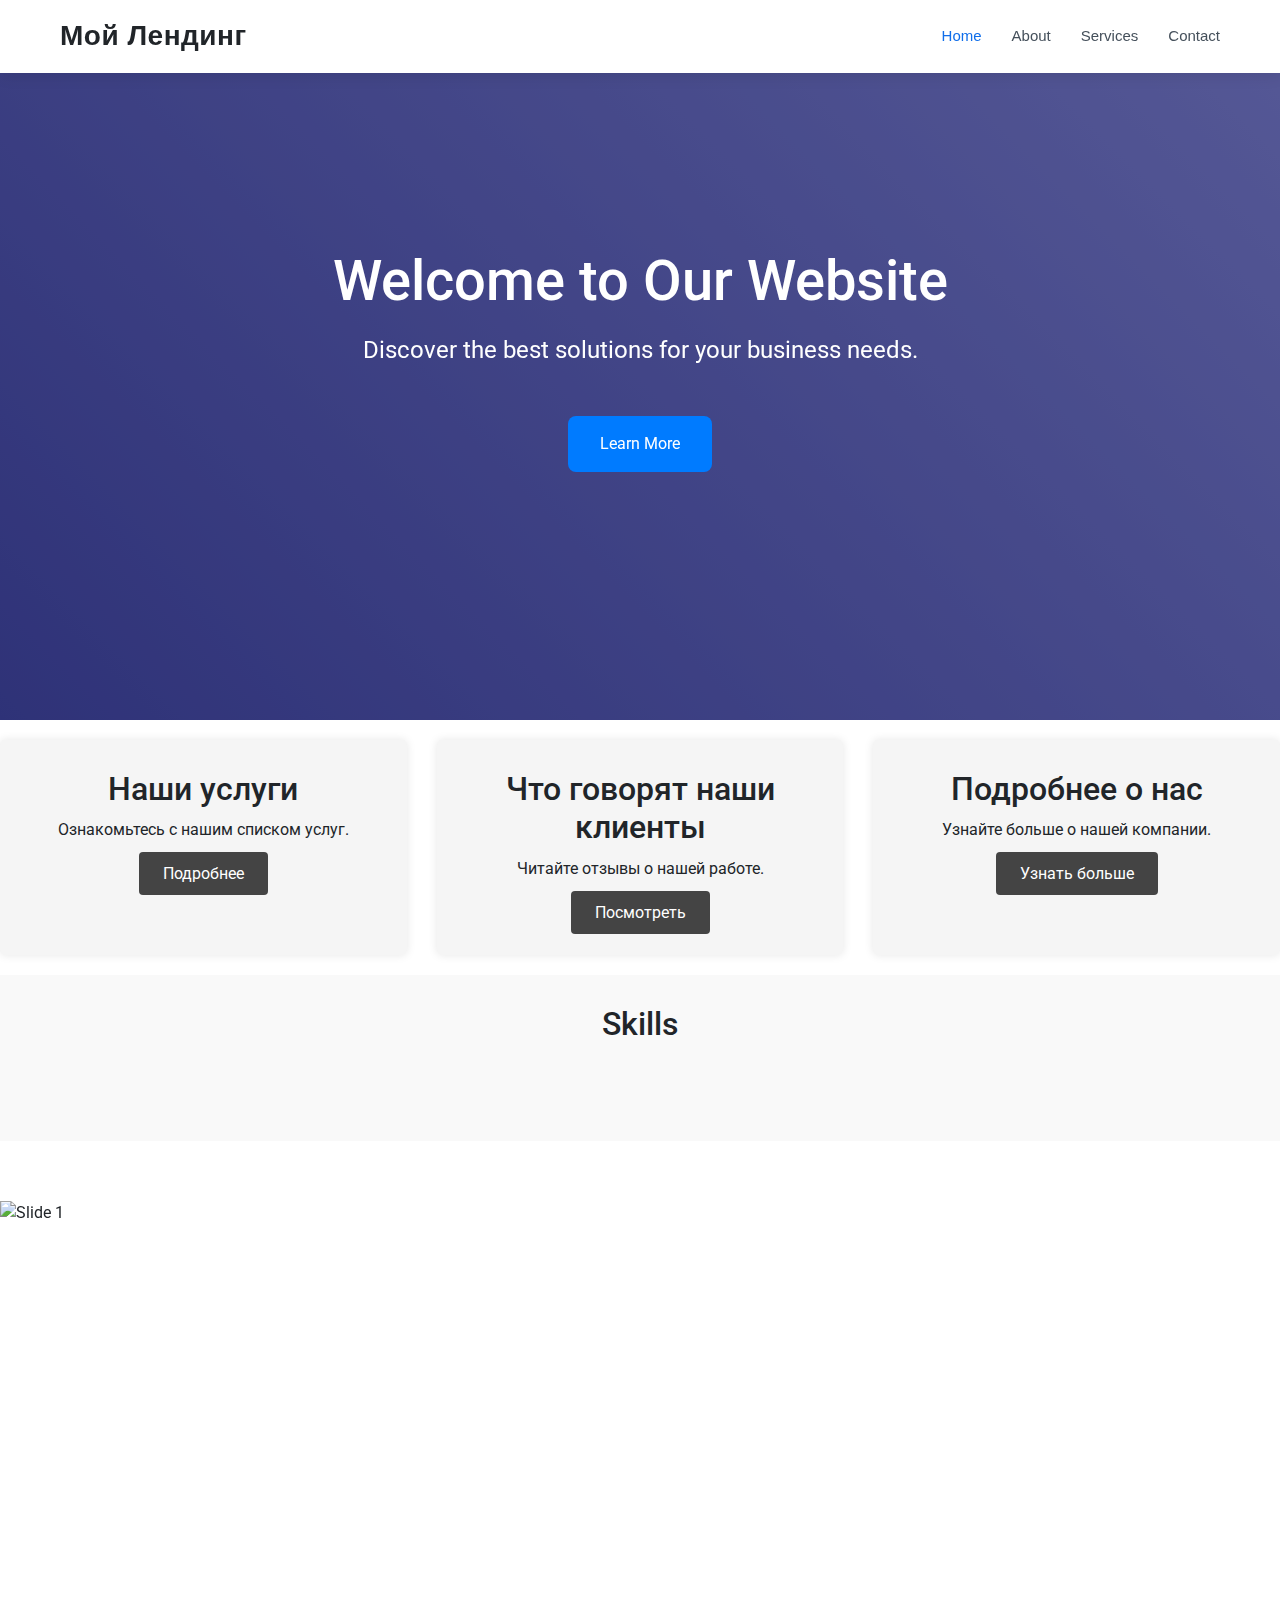
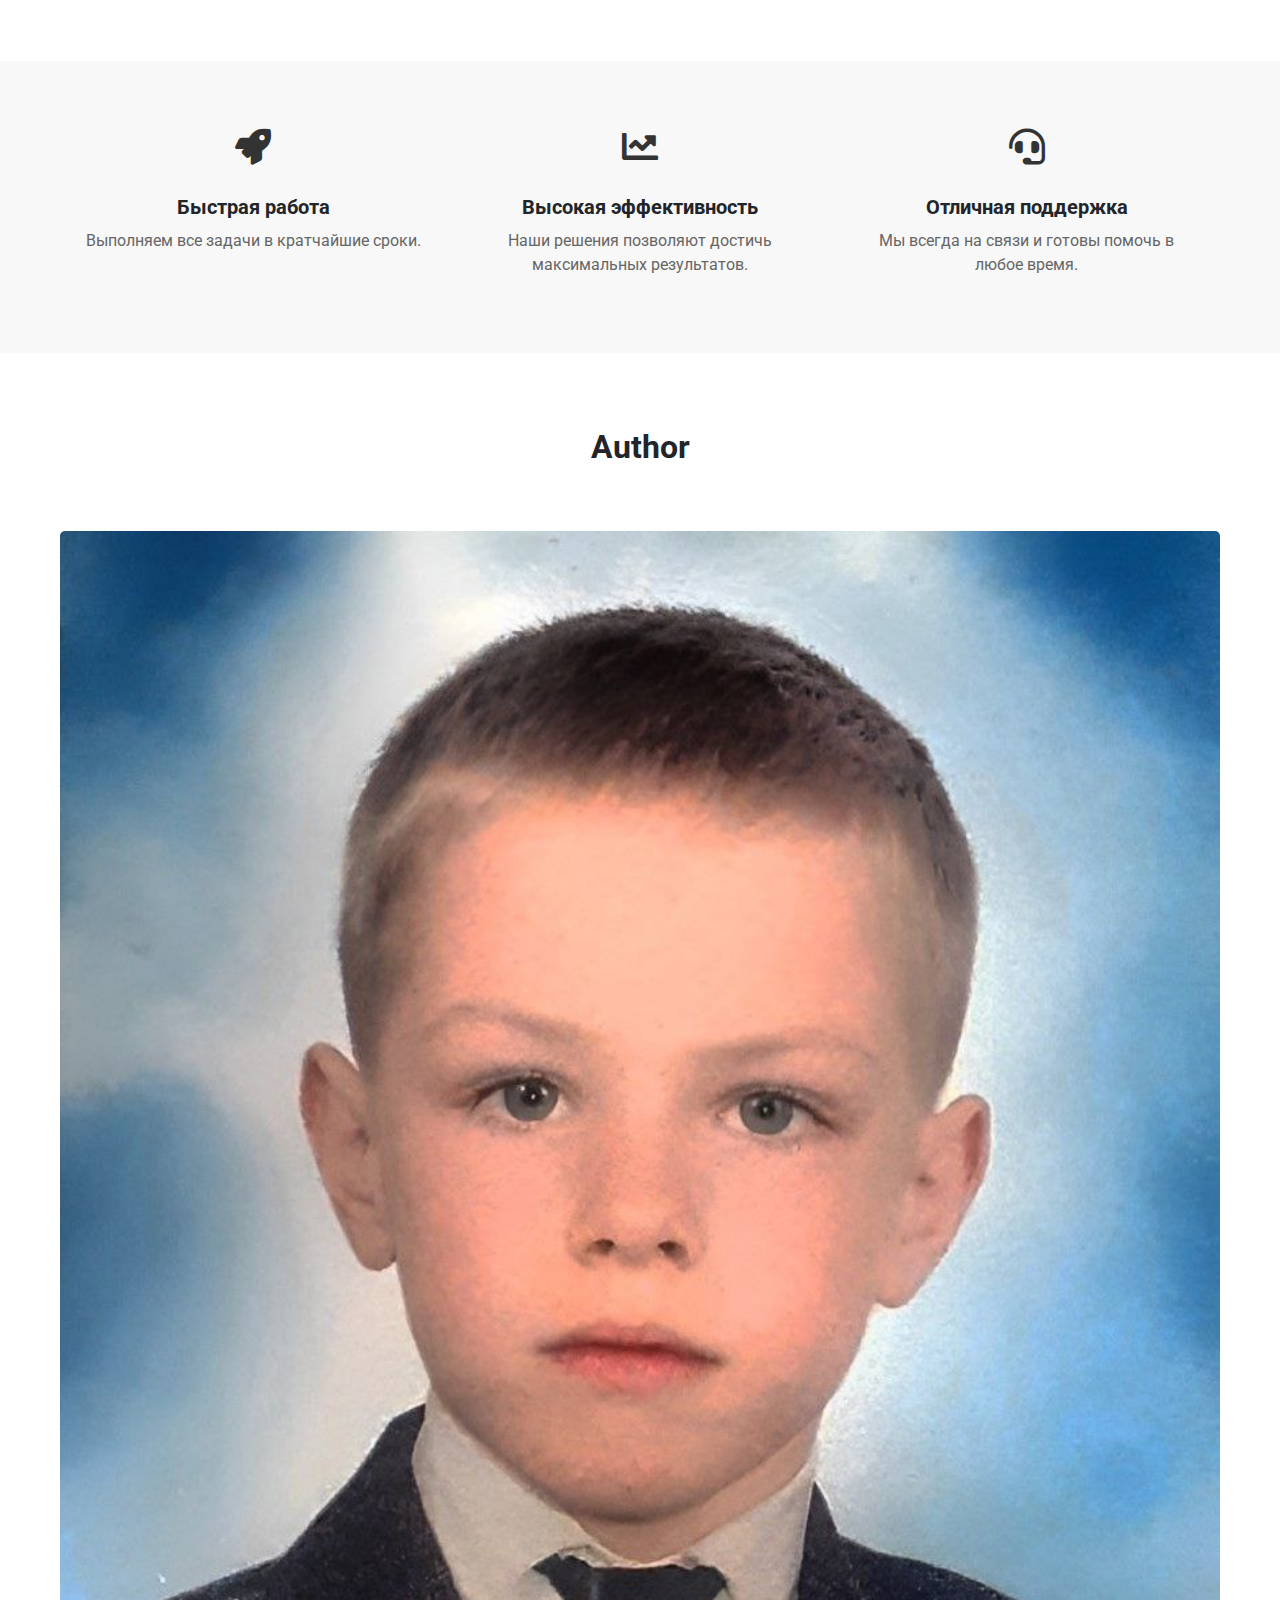
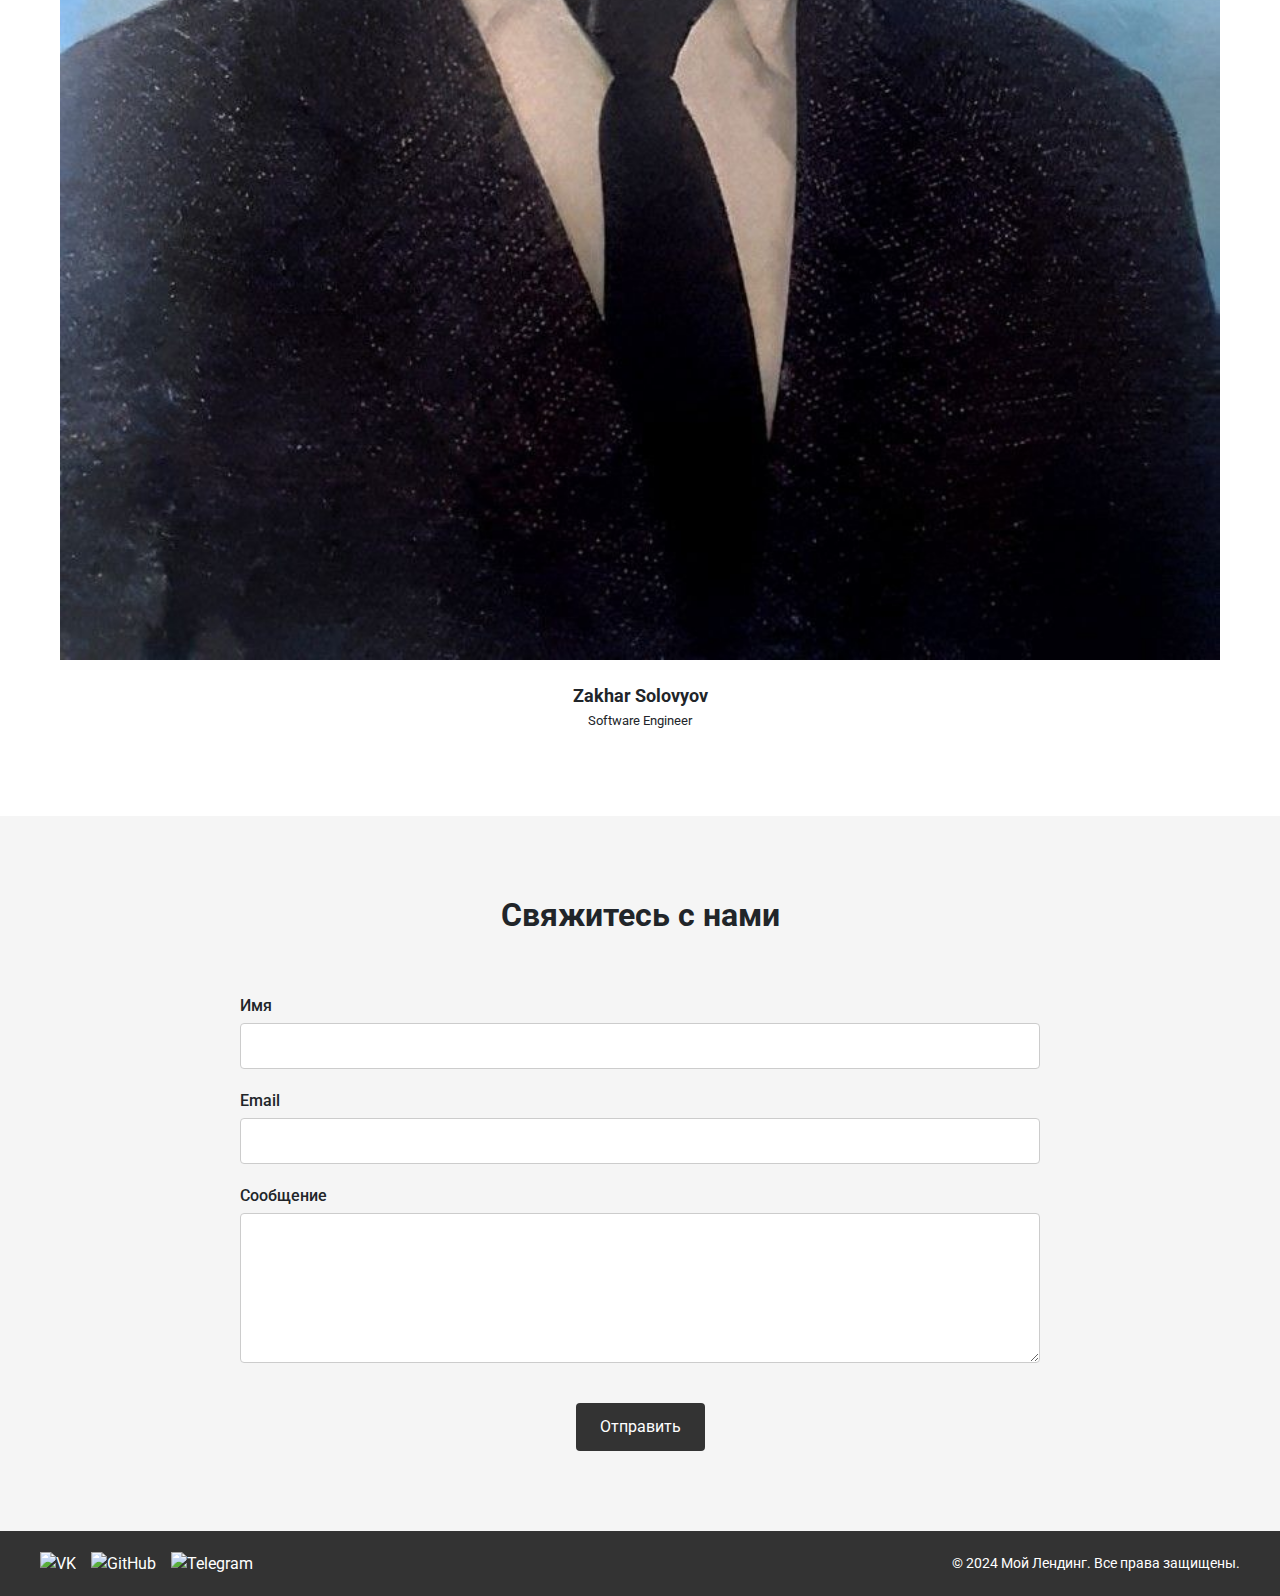
==== commit c957974e: "Commit html" ====
--- a/Landing-page/src/index.html
+++ b/Landing-page/src/index.html
@@ -26,6 +26,7 @@
 </head>
 
 <body>
+
     <div class="modal-main" id="welcome-modal">
         <div class="modal-main-content">
             <span class="close-button-main"></span>
@@ -48,7 +49,7 @@
         <section class="hero">
             <div class="hero-bg">
                 <div class="hero-bg-overlay"></div>
-                <div class="hero-bg-particles"></div>
+                <div class="hero-bg-particle"></div>
             </div>
             <div class="hero-content">
                 <div class="hero-text">
@@ -60,8 +61,6 @@
                 </div>
             </div>
         </section>
-
-        <script src="hero-anim.js"></script>
 
         <section class="technologies">
             <div class="tech-info">
@@ -88,101 +87,23 @@
                 <div class="section-title">
                     <h2>Skills</h2>
                 </div>
-
-                <div class="skills-container">
-                    <div class="skill-item">
-                        <h3>HTML+CSS</h3>
-                        <div class="skill-level">
-                            <div class="level junior">Low</div>
-                            <div class="level middle active">Medium</div>
-                            <div class="level senior">High</div>
-                        </div>
-                    </div>
-
-                    <div class="skill-item">
-                        <h3>JavaScript</h3>
-                        <div class="skill-level">
-                            <div class="level junior">Low</div>
-                            <div class="level middle active">Medium</div>
-                            <div class="level senior">High</div>
-                        </div>
-                    </div>
-
-                    <div class="skill-item">
-                        <h3>C#</h3>
-                        <div class="skill-level">
-                            <div class="level junior">Low</div>
-                            <div class="level middle active">Medium</div>
-                            <div class="level senior">High</div>
-                        </div>
-                    </div>
-
-                    <div class="skill-item">
-                        <h3>PHP</h3>
-                        <div class="skill-level">
-                            <div class="level junior active">Low</div>
-                            <div class="level middle">Medium</div>
-                            <div class="level senior">High</div>
-                        </div>
-                    </div>
-
-                    <div class="skill-item">
-                        <h3>Python</h3>
-                        <div class="skill-level">
-                            <div class="level junior active">Low</div>
-                            <div class="level middle">Medium</div>
-                            <div class="level senior">High</div>
-                        </div>
-                    </div>
-
-                    <div class="skill-item">
-                        <h3>Delphi</h3>
-                        <div class="skill-level">
-                            <div class="level junior">Low</div>
-                            <div class="level middle active">Medium</div>
-                            <div class="level senior">High</div>
-                        </div>
-                    </div>
-
-                    <div class="skill-item">
-                        <h3>SQL</h3>
-                        <div class="skill-level">
-                            <div class="level junior">Low</div>
-                            <div class="level middle">Medium</div>
-                            <div class="level senior active">High</div>
-                        </div>
-                    </div>
-
-                    <div class="skill-item">
-                        <h3>Git</h3>
-                        <div class="skill-level">
-                            <div class="level junior">Low</div>
-                            <div class="level middle">Medium</div>
-                            <div class="level senior active">High</div>
-                        </div>
-                    </div>
-
-                    <div class="skill-item">
-                        <h3>Docker</h3>
-                        <div class="skill-level">
-                            <div class="level junior">Low</div>
-                            <div class="level middle">Medium</div>
-                            <div class="level senior active">High</div>
-                        </div>
-                    </div>
-                </div>
-        </section>
-
-        <div class="modal fade" id="skillModal" tabindex="-1" aria-labelledby="skillModalLabel" aria-hidden="true">
-            <div class="modal-dialog modal-dialog-centered">
-                <div class="modal-content">
-                    <div class="modal-header">
-                        <h5 class="modal-title" id="skillModalLabel">Skill Level</h5>
-                        <button type="button" class="btn-close" data-bs-dismiss="modal" aria-label="Close"></button>
-                    </div>
-                    <div class="modal-body">
-                        <p class="modal-skill-description"></p>
-                    </div>
+        
+                <div class="skills-container" id="skills-container">
+                    <!-- Здесь будут созданы динамические элементы -->
+                </div>
+            </div>
+        </section>
+        
+        <!-- Модальное окно -->
+        <div class="modal-skill" id="skillModal">
+            <div class="modal-skill-content">
+                <div class="modal-header">
+                    <h5 class="modal-title">Skill Level</h5>
+                    <button type="button" class="btn-close" id="closeModal"></button>
+                </div>
+                <div class="modal-body">
+                    <h4 class="modal-subject-title"></h4>
+                    <p class="modal-skill-description"></p>
                 </div>
             </div>
         </div>
@@ -190,135 +111,119 @@
         <section class="slider-wrapper">
             <div id="carouselExampleIndicators" class="carousel slide" data-bs-ride="carousel">
                 <div class="carousel-indicators">
-                    <button type="button" data-bs-target="#carouselExampleIndicators" data-bs-slide-to="0"
-                        class="active" aria-current="true" aria-label="Slide 1"></button>
-                    <button type="button" data-bs-target="#carouselExampleIndicators" data-bs-slide-to="1"
-                        aria-label="Slide 2"></button>
-                    <button type="button" data-bs-target="#carouselExampleIndicators" data-bs-slide-to="2"
-                        aria-label="Slide 3"></button>
+                    <button type="button" data-bs-target="#carouselExampleIndicators" data-bs-slide-to="0" class="active" aria-current="true" aria-label="Slide 1"></button>
+                    <button type="button" data-bs-target="#carouselExampleIndicators" data-bs-slide-to="1" aria-label="Slide 2"></button>
+                    <button type="button" data-bs-target="#carouselExampleIndicators" data-bs-slide-to="2" aria-label="Slide 3"></button>
                 </div>
                 <div class="carousel-inner">
-                    <div class="carousel-item active" data-bs-toggle="modal" data-bs-target="#slideModal"
-                        data-slide-index="0">
-                        <img src="https://via.placeholder.com/600x500" class="d-block w-100" alt="Slide 1">
-                    </div>
-                    <div class="carousel-item" data-bs-toggle="modal" data-bs-target="#slideModal" data-slide-index="1">
-                        <img src="https://via.placeholder.com/600x500" class="d-block w-100" alt="Slide 2">
-                    </div>
-                    <div class="carousel-item" data-bs-toggle="modal" data-bs-target="#slideModal" data-slide-index="2">
-                        <img src="https://via.placeholder.com/600x500" class="d-block w-100" alt="Slide 3">
-                    </div>
-                </div>
-                <button class="carousel-control-prev" type="button" data-bs-target="#carouselExampleIndicators"
-                    data-bs-slide="prev">
+                    <div class="carousel-item active">
+                        <img src="https://via.placeholder.com/600x500" class="d-block w-100" alt="Slide 1" onclick="openModal(0)">
+                    </div>
+                    <div class="carousel-item">
+                        <img src="https://via.placeholder.com/600x500" class="d-block w-100" alt="Slide 2" onclick="openModal(1)">
+                    </div>
+                    <div class="carousel-item">
+                        <img src="https://via.placeholder.com/600x500" class="d-block w-100" alt="Slide 3" onclick="openModal(2)">
+                    </div>
+                </div>
+                <button class="carousel-control-prev" type="button" data-bs-target="#carouselExampleIndicators" data-bs-slide="prev">
                     <span class="carousel-control-prev-icon" aria-hidden="true"></span>
                     <span class="visually-hidden">Previous</span>
                 </button>
-                <button class="carousel-control-next" type="button" data-bs-target="#carouselExampleIndicators"
-                    data-bs-slide="next">
+                <button class="carousel-control-next" type="button" data-bs-target="#carouselExampleIndicators" data-bs-slide="next">
                     <span class="carousel-control-next-icon" aria-hidden="true"></span>
                     <span class="visually-hidden">Next</span>
                 </button>
             </div>
         </section>
 
-        <!-- Modal -->
-        <div class="modal fade" id="slideModal" tabindex="-1" aria-labelledby="slideModalLabel" aria-hidden="true">
-            <div class="modal-dialog">
-                <div class="modal-content">
-                    <div class="modal-header">
-                        <h5 class="modal-title" id="slideModalLabel"></h5>
-                        <button type="button" class="btn-close" data-bs-dismiss="modal" aria-label="Close"></button>
-                    </div>
-                    <div class="modal-body">
-                        <div class="row">
-                            <div class="col-md-6">
-                                <img src="" alt="" class="img-fluid">
-                            </div>
-                            <div class="col-md-6">
-                                <p id="slideModalDescription"></p>
-                            </div>
-                        </div>
-                    </div>
+        <div id="modal" class="modal">
+            <div class="modal-content">
+                <span class="close-button">&times;</span>
+                <div class="modal-header">
+                    <h2 id="modal-title"></h2>
+                </div>
+                <div class="modal-body">
+                    <h4 id="modal-subject-title"></h4>
+                    <p id="modal-skill-description"></p>
                 </div>
             </div>
         </div>
 
-
-        <script src="https://cdn.jsdelivr.net/npm/bootstrap@5.1.3/dist/js/bootstrap.bundle.min.js"></script>
-
-        <section class="features">
-            <div class="container">
-                <div class="feature-list">
-                    <div class="feature-item">
-                        <div class="feature-icon">
-                            <i class="fas fa-rocket"></i>
-                        </div>
-                        <h3 class="feature-title">Быстрая работа</h3>
-                        <p class="feature-description">Выполняем все задачи в кратчайшие сроки.</p>
-                    </div>
-                    <div class="feature-item">
-                        <div class="feature-icon">
-                            <i class="fas fa-chart-line"></i>
-                        </div>
-
-                        <h3 class="feature-title">Высокая эффективность</h3>
-                        <p class="feature-description">Наши решения позволяют достичь максимальных результатов.</p>
-                    </div>
-                    <div class="feature-item">
-                        <div class="feature-icon">
-                            <i class="fas fa-headset"></i>
-                        </div>
-                        <h3 class="feature-title">Отличная поддержка</h3>
-                        <p class="feature-description">Мы всегда на связи и готовы помочь в любое время.</p>
-                    </div>
-                </div>
-            </div>
-        </section>
-
-        <section id="team" class="team section">
-            <div class="container section-title" data-aos="fade-up">
-                <p>Author</p>
-            </div>
-            <div class="container team">
-                <div class="row gy-4">
-                    <div class="align-items-stretch" data-aos="fade-up" data-aos-delay="100">
-                        <div class="team-member">
-                            <div class="member-img">
-                                <img src="assets/img/developer.jpg" class="img-fluid" alt="">
-                            </div>
-                            <div class="member-info">
-                                <h4>Zakhar Solovyov</h4>
-                                <span>Software Engineer</span>
-                            </div>
-                        </div>
-                    </div>
-                </div>
-            </div>
-        </section>
-
-        <section class="contact">
-            <div class="container">
-                <div class="contact-wrapper">
-                    <h2 class="section-title">Свяжитесь с нами</h2>
-                    <form class="contact-form">
-                        <div class="form-group">
-                            <label for="name">Имя</label>
-                            <input type="text" id="name" name="name" required>
-                        </div>
-                        <div class="form-group">
-                            <label for="email">Email</label>
-                            <input type="email" id="email" name="email" required>
-                        </div>
-                        <div class="form-group">
-                            <label for="message">Сообщение</label>
-                            <textarea id="message" name="message" required></textarea>
-                        </div>
-                        <button type="submit" class="form-button">Отправить</button>
-                    </form>
-                </div>
-            </div>
-        </section>
+            <script src="https://cdn.jsdelivr.net/npm/bootstrap@5.1.3/dist/js/bootstrap.bundle.min.js"></script>
+
+            <section class="features">
+                <div class="container">
+                    <div class="feature-list">
+                        <div class="feature-item">
+                            <div class="feature-icon">
+                                <i class="fas fa-rocket"></i>
+                            </div>
+                            <h3 class="feature-title">Быстрая работа</h3>
+                            <p class="feature-description">Выполняем все задачи в кратчайшие сроки.</p>
+                        </div>
+                        <div class="feature-item">
+                            <div class="feature-icon">
+                                <i class="fas fa-chart-line"></i>
+                            </div>
+
+                            <h3 class="feature-title">Высокая эффективность</h3>
+                            <p class="feature-description">Наши решения позволяют достичь максимальных результатов.</p>
+                        </div>
+                        <div class="feature-item">
+                            <div class="feature-icon">
+                                <i class="fas fa-headset"></i>
+                            </div>
+                            <h3 class="feature-title">Отличная поддержка</h3>
+                            <p class="feature-description">Мы всегда на связи и готовы помочь в любое время.</p>
+                        </div>
+                    </div>
+                </div>
+            </section>
+
+            <section id="team" class="team section">
+                <div class="container section-title" data-aos="fade-up">
+                    <p>Author</p>
+                </div>
+                <div class="container team">
+                    <div class="row gy-4">
+                        <div class="align-items-stretch" data-aos="fade-up" data-aos-delay="100">
+                            <div class="team-member">
+                                <div class="member-img">
+                                    <img src="assets/img/developer.jpg" class="img-fluid" alt="">
+                                </div>
+                                <div class="member-info">
+                                    <h4>Zakhar Solovyov</h4>
+                                    <span>Software Engineer</span>
+                                </div>
+                            </div>
+                        </div>
+                    </div>
+                </div>
+            </section>
+
+            <section class="contact">
+                <div class="container">
+                    <div class="contact-wrapper">
+                        <h2 class="section-title">Свяжитесь с нами</h2>
+                        <form class="contact-form">
+                            <div class="form-group">
+                                <label for="name">Имя</label>
+                                <input type="text" id="name" name="name" required>
+                            </div>
+                            <div class="form-group">
+                                <label for="email">Email</label>
+                                <input type="email" id="email" name="email" required>
+                            </div>
+                            <div class="form-group">
+                                <label for="message">Сообщение</label>
+                                <textarea id="message" name="message" required></textarea>
+                            </div>
+                            <button type="submit" class="form-button">Отправить</button>
+                        </form>
+                    </div>
+                </div>
+            </section>
     </main>
 
     <div id="footer"></div>
@@ -329,6 +234,7 @@
 
     <script src="https://cdnjs.cloudflare.com/ajax/libs/jquery/3.6.0/jquery.min.js"></script>
     <script src="https://cdnjs.cloudflare.com/ajax/libs/slick-carousel/1.8.1/slick.min.js"></script>
+    <script src="https://cdn.jsdelivr.net/npm/particles.js@2.0.0/particles.min.js"></script>
     <script src="script.js"></script>
     <script src="modules/header-footer.js"></script>
 </body>
--- a/Landing-page/src/styles/style.css
+++ b/Landing-page/src/styles/style.css
@@ -82,15 +82,15 @@
     position: relative;
     animation: modalFadeIn 0.5s ease-out;
   }
-  
-  @keyframes modalFadeIn {
-    from {
-      opacity: 0;
-      transform: translateY(-50px);
-    }
-    to {
-      opacity: 1;
-      transform: translateY(0);
-    }
-  }
-  +
+  .tooltip {
+    position: absolute;
+    background-color: #333;
+    color: #fff;
+    padding: 10px;
+    border-radius: 4px;
+    font-size: 14px;
+    max-width: 300px;
+    z-index: 1000;
+    display: none;
+}--- a/Landing-page/src/styles/modal-slider.css
+++ b/Landing-page/src/styles/modal-slider.css
@@ -9,33 +9,35 @@
 }
 
 .modal {
-    display: flex;
-    justify-content: center;
-    align-items: center;
+    display: none;
     position: fixed;
-    z-index: 1050;
+    z-index: 1;
     left: 0;
     top: 0;
     width: 100%;
     height: 100%;
     overflow: auto;
     background-color: rgba(0, 0, 0, 0.4);
-    pointer-events: none;
-}
-
-.modal.show {
-    pointer-events: auto;
-}
-
-.modal-dialog {
-    max-width: 800px;
-    margin: 1.75rem auto;
-    pointer-events: auto;
 }
 
 .modal-content {
     background-color: #fefefe;
-    border-radius: 0.3rem;
-    box-shadow: 0 0.5rem 1rem rgba(0, 0, 0, 0.15);
-    pointer-events: auto;
+    margin: 15% auto;
+    padding: 20px;
+    border: 1px solid #888;
+    width: 30%;
+}
+
+.close-button {
+    color: #aaa;
+    float: right;
+    font-size: 28px;
+    font-weight: bold;
+}
+
+.close-button:hover,
+.close-button:focus {
+    color: black;
+    text-decoration: none;
+    cursor: pointer;
 }--- a/Landing-page/src/styles/technologies.css
+++ b/Landing-page/src/styles/technologies.css
@@ -33,17 +33,39 @@
     margin-bottom: 20px;
 }
 
+
 .tech-button {
-    display: inline-block;
-    background-color: #333;
+    text-decoration: none;
+    background-color: #444;
     color: #fff;
-    text-decoration: none;
+    cursor: pointer;
+    position: relative;
+    overflow: hidden;
     padding: 12px 24px;
     border-radius: 4px;
     font-size: 16px;
-    transition: background-color 0.3s;
+}
+
+.tech-button::before {
+    content: "";
+    position: absolute;
+    top: 50%;
+    left: 50%;
+    transform: translate(-50%, -50%);
+    width: 0;
+    height: 0;
+    background-color: rgba(255, 255, 255, 0.2);
+    border-radius: 50%;
+    opacity: 0;
+    transition: width 0.4s, height 0.4s, opacity 0.4s;
 }
 
 .tech-button:hover {
-    background-color: #444;
+    color: #fff;
+}
+
+.tech-button:hover::before {
+    width: 200%;
+    height: 200%;
+    opacity: 1;
 }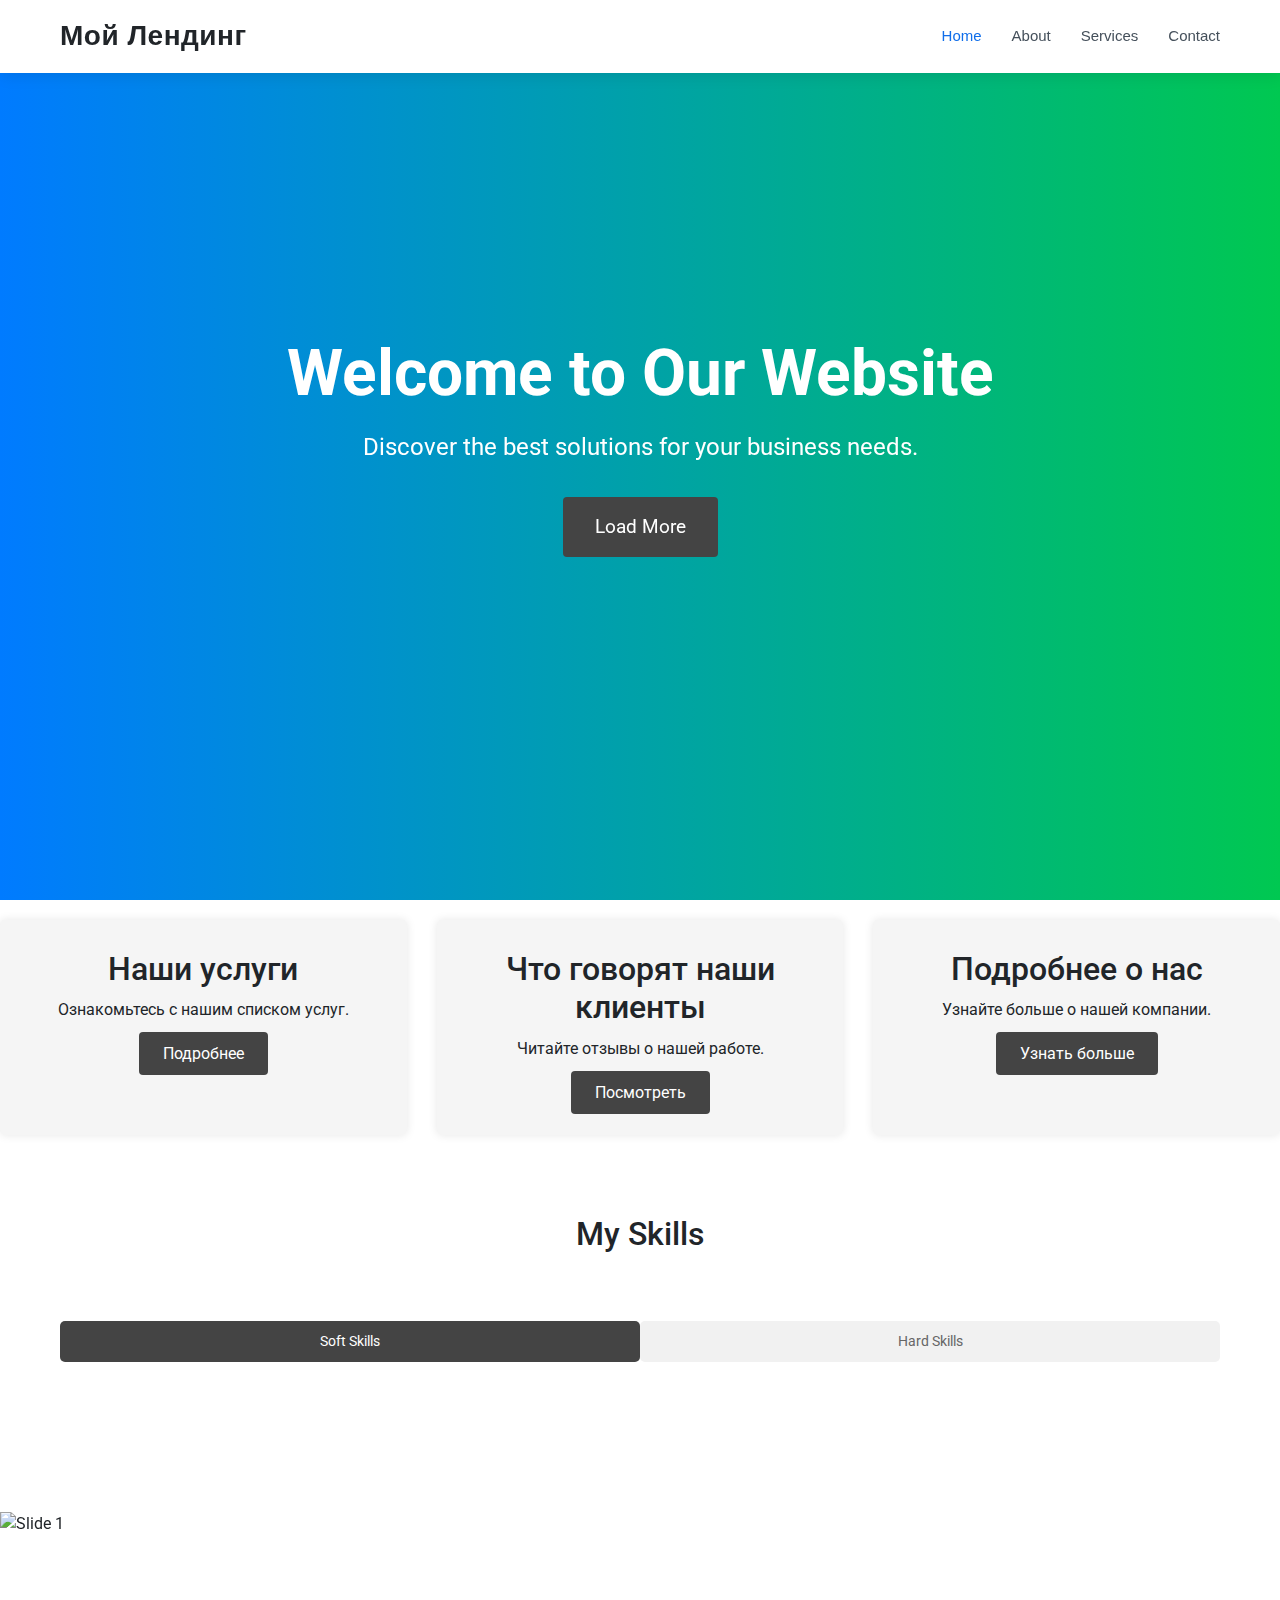
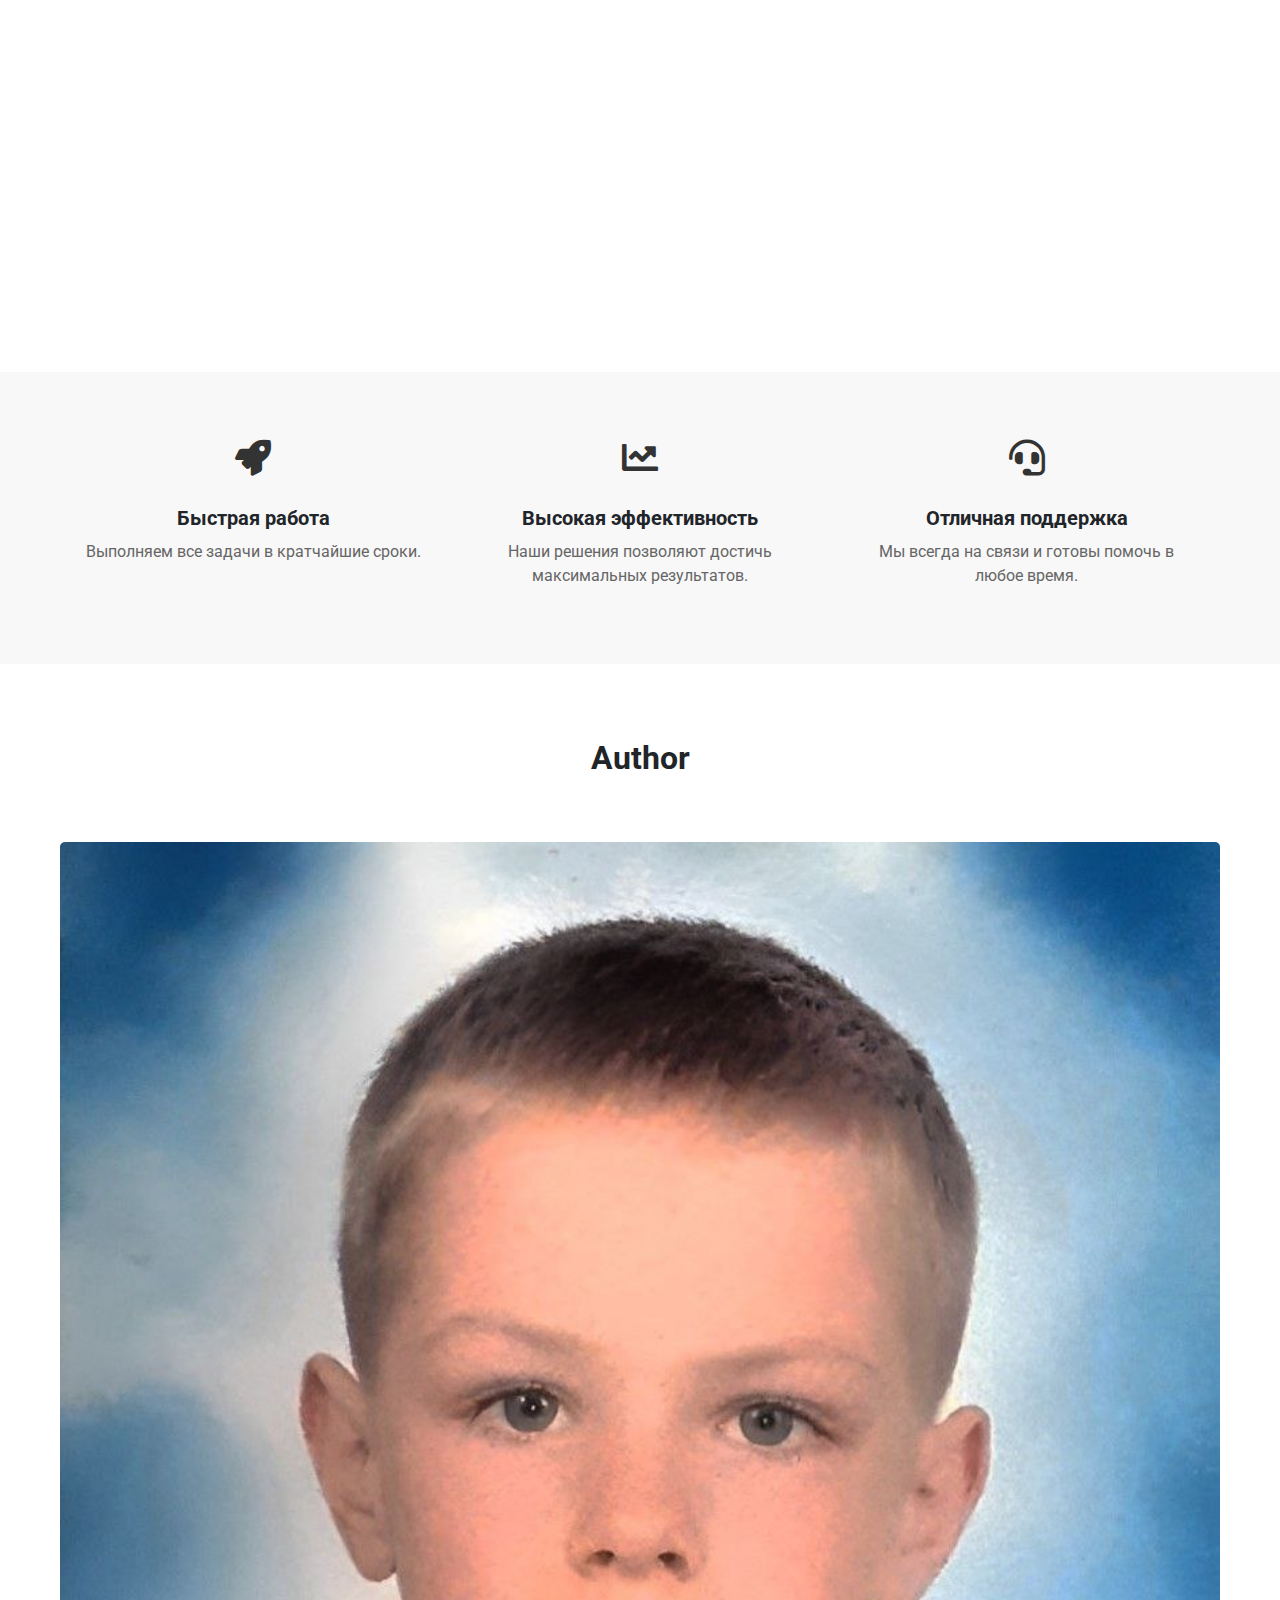
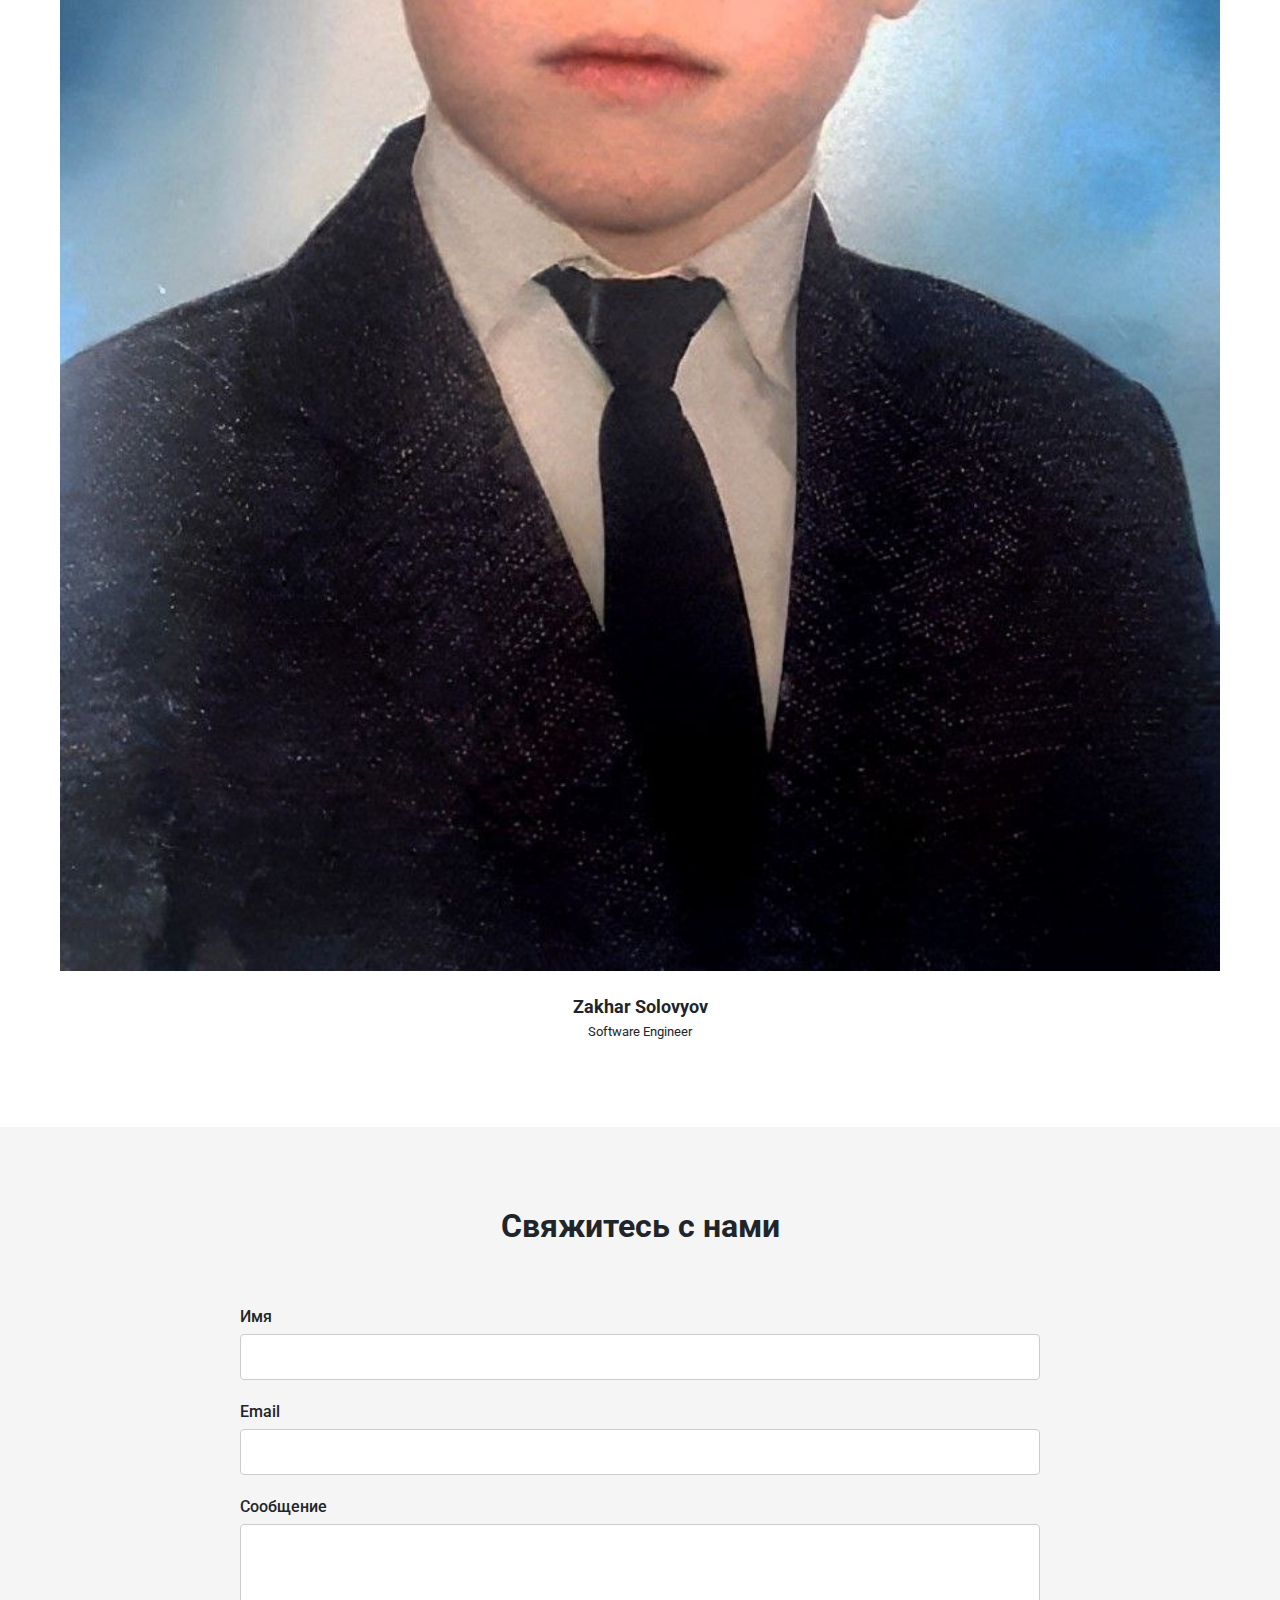
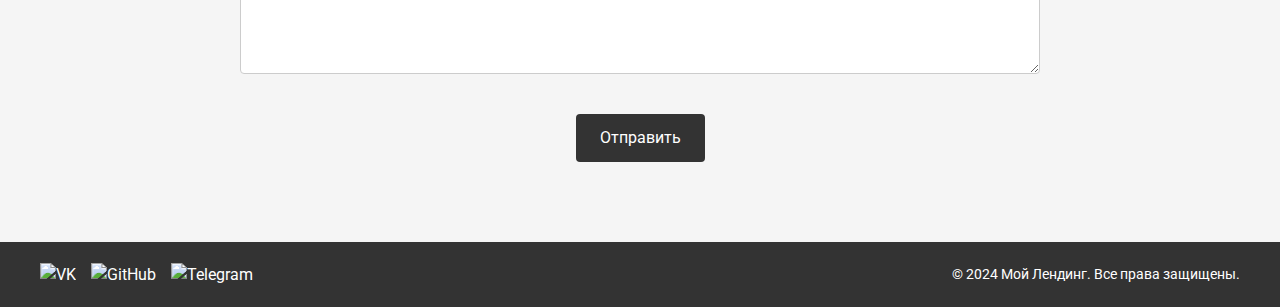
==== commit caabfe3d: "Commit html" ====
--- a/Landing-page/src/index.html
+++ b/Landing-page/src/index.html
@@ -57,7 +57,7 @@
                     <p class="hero-description">Discover the best solutions for your business needs.</p>
                 </div>
                 <div class="hero-cta">
-                    <a href="#" class="hero-button">Learn More</a>
+                    <a href="#" class="hero-button">Load More</a>
                 </div>
             </div>
         </section>
@@ -81,19 +81,29 @@
                 </div>
             </div>
         </section>
-
-        <section class="skills">
+        
+        <script src="https://unpkg.com/scrollreveal"></script>
+
+        <section class="skills-section">
             <div class="container">
-                <div class="section-title">
-                    <h2>Skills</h2>
-                </div>
-        
-                <div class="skills-container" id="skills-container">
-                    <!-- Здесь будут созданы динамические элементы -->
-                </div>
-            </div>
-        </section>
-        
+              <div class="section-title">
+                <h2>My Skills</h2>
+              </div>
+              <div class="skills-tabs">
+                <button class="tab-btn active" data-tab="soft-skills">Soft Skills</button>
+                <button class="tab-btn" data-tab="hard-skills">Hard Skills</button>
+              </div>
+              <div class="skills-content">
+                <div class="tab-content active" id="soft-skills">
+                  <div class="skills-container" id="soft-skills-container"></div>
+                </div>
+                <div class="tab-content" id="hard-skills">
+                  <div class="skills-container" id="hard-skills-container"></div>
+                </div>
+              </div>
+            </div>
+          </section>
+
         <!-- Модальное окно -->
         <div class="modal-skill" id="skillModal">
             <div class="modal-skill-content">
@@ -111,26 +121,34 @@
         <section class="slider-wrapper">
             <div id="carouselExampleIndicators" class="carousel slide" data-bs-ride="carousel">
                 <div class="carousel-indicators">
-                    <button type="button" data-bs-target="#carouselExampleIndicators" data-bs-slide-to="0" class="active" aria-current="true" aria-label="Slide 1"></button>
-                    <button type="button" data-bs-target="#carouselExampleIndicators" data-bs-slide-to="1" aria-label="Slide 2"></button>
-                    <button type="button" data-bs-target="#carouselExampleIndicators" data-bs-slide-to="2" aria-label="Slide 3"></button>
+                    <button type="button" data-bs-target="#carouselExampleIndicators" data-bs-slide-to="0"
+                        class="active" aria-current="true" aria-label="Slide 1"></button>
+                    <button type="button" data-bs-target="#carouselExampleIndicators" data-bs-slide-to="1"
+                        aria-label="Slide 2"></button>
+                    <button type="button" data-bs-target="#carouselExampleIndicators" data-bs-slide-to="2"
+                        aria-label="Slide 3"></button>
                 </div>
                 <div class="carousel-inner">
                     <div class="carousel-item active">
-                        <img src="https://via.placeholder.com/600x500" class="d-block w-100" alt="Slide 1" onclick="openModal(0)">
+                        <img src="https://via.placeholder.com/600x500" class="d-block w-100" alt="Slide 1"
+                            onclick="openModal(0)">
                     </div>
                     <div class="carousel-item">
-                        <img src="https://via.placeholder.com/600x500" class="d-block w-100" alt="Slide 2" onclick="openModal(1)">
+                        <img src="https://via.placeholder.com/600x500" class="d-block w-100" alt="Slide 2"
+                            onclick="openModal(1)">
                     </div>
                     <div class="carousel-item">
-                        <img src="https://via.placeholder.com/600x500" class="d-block w-100" alt="Slide 3" onclick="openModal(2)">
-                    </div>
-                </div>
-                <button class="carousel-control-prev" type="button" data-bs-target="#carouselExampleIndicators" data-bs-slide="prev">
+                        <img src="https://via.placeholder.com/600x500" class="d-block w-100" alt="Slide 3"
+                            onclick="openModal(2)">
+                    </div>
+                </div>
+                <button class="carousel-control-prev" type="button" data-bs-target="#carouselExampleIndicators"
+                    data-bs-slide="prev">
                     <span class="carousel-control-prev-icon" aria-hidden="true"></span>
                     <span class="visually-hidden">Previous</span>
                 </button>
-                <button class="carousel-control-next" type="button" data-bs-target="#carouselExampleIndicators" data-bs-slide="next">
+                <button class="carousel-control-next" type="button" data-bs-target="#carouselExampleIndicators"
+                    data-bs-slide="next">
                     <span class="carousel-control-next-icon" aria-hidden="true"></span>
                     <span class="visually-hidden">Next</span>
                 </button>
@@ -150,80 +168,80 @@
             </div>
         </div>
 
-            <script src="https://cdn.jsdelivr.net/npm/bootstrap@5.1.3/dist/js/bootstrap.bundle.min.js"></script>
-
-            <section class="features">
-                <div class="container">
-                    <div class="feature-list">
-                        <div class="feature-item">
-                            <div class="feature-icon">
-                                <i class="fas fa-rocket"></i>
+        <script src="https://cdn.jsdelivr.net/npm/bootstrap@5.1.3/dist/js/bootstrap.bundle.min.js"></script>
+
+        <section class="features">
+            <div class="container">
+                <div class="feature-list">
+                    <div class="feature-item">
+                        <div class="feature-icon">
+                            <i class="fas fa-rocket"></i>
+                        </div>
+                        <h3 class="feature-title">Быстрая работа</h3>
+                        <p class="feature-description">Выполняем все задачи в кратчайшие сроки.</p>
+                    </div>
+                    <div class="feature-item">
+                        <div class="feature-icon">
+                            <i class="fas fa-chart-line"></i>
+                        </div>
+
+                        <h3 class="feature-title">Высокая эффективность</h3>
+                        <p class="feature-description">Наши решения позволяют достичь максимальных результатов.</p>
+                    </div>
+                    <div class="feature-item">
+                        <div class="feature-icon">
+                            <i class="fas fa-headset"></i>
+                        </div>
+                        <h3 class="feature-title">Отличная поддержка</h3>
+                        <p class="feature-description">Мы всегда на связи и готовы помочь в любое время.</p>
+                    </div>
+                </div>
+            </div>
+        </section>
+
+        <section id="team" class="team section">
+            <div class="container section-title" data-aos="fade-up">
+                <p>Author</p>
+            </div>
+            <div class="container team">
+                <div class="row gy-4">
+                    <div class="align-items-stretch" data-aos="fade-up" data-aos-delay="100">
+                        <div class="team-member">
+                            <div class="member-img">
+                                <img src="assets/img/developer.jpg" class="img-fluid" alt="">
                             </div>
-                            <h3 class="feature-title">Быстрая работа</h3>
-                            <p class="feature-description">Выполняем все задачи в кратчайшие сроки.</p>
-                        </div>
-                        <div class="feature-item">
-                            <div class="feature-icon">
-                                <i class="fas fa-chart-line"></i>
+                            <div class="member-info">
+                                <h4>Zakhar Solovyov</h4>
+                                <span>Software Engineer</span>
                             </div>
-
-                            <h3 class="feature-title">Высокая эффективность</h3>
-                            <p class="feature-description">Наши решения позволяют достичь максимальных результатов.</p>
-                        </div>
-                        <div class="feature-item">
-                            <div class="feature-icon">
-                                <i class="fas fa-headset"></i>
-                            </div>
-                            <h3 class="feature-title">Отличная поддержка</h3>
-                            <p class="feature-description">Мы всегда на связи и готовы помочь в любое время.</p>
-                        </div>
-                    </div>
-                </div>
-            </section>
-
-            <section id="team" class="team section">
-                <div class="container section-title" data-aos="fade-up">
-                    <p>Author</p>
-                </div>
-                <div class="container team">
-                    <div class="row gy-4">
-                        <div class="align-items-stretch" data-aos="fade-up" data-aos-delay="100">
-                            <div class="team-member">
-                                <div class="member-img">
-                                    <img src="assets/img/developer.jpg" class="img-fluid" alt="">
-                                </div>
-                                <div class="member-info">
-                                    <h4>Zakhar Solovyov</h4>
-                                    <span>Software Engineer</span>
-                                </div>
-                            </div>
-                        </div>
-                    </div>
-                </div>
-            </section>
-
-            <section class="contact">
-                <div class="container">
-                    <div class="contact-wrapper">
-                        <h2 class="section-title">Свяжитесь с нами</h2>
-                        <form class="contact-form">
-                            <div class="form-group">
-                                <label for="name">Имя</label>
-                                <input type="text" id="name" name="name" required>
-                            </div>
-                            <div class="form-group">
-                                <label for="email">Email</label>
-                                <input type="email" id="email" name="email" required>
-                            </div>
-                            <div class="form-group">
-                                <label for="message">Сообщение</label>
-                                <textarea id="message" name="message" required></textarea>
-                            </div>
-                            <button type="submit" class="form-button">Отправить</button>
-                        </form>
-                    </div>
-                </div>
-            </section>
+                        </div>
+                    </div>
+                </div>
+            </div>
+        </section>
+
+        <section class="contact">
+            <div class="container">
+                <div class="contact-wrapper">
+                    <h2 class="section-title">Свяжитесь с нами</h2>
+                    <form class="contact-form">
+                        <div class="form-group">
+                            <label for="name">Имя</label>
+                            <input type="text" id="name" name="name" required>
+                        </div>
+                        <div class="form-group">
+                            <label for="email">Email</label>
+                            <input type="email" id="email" name="email" required>
+                        </div>
+                        <div class="form-group">
+                            <label for="message">Сообщение</label>
+                            <textarea id="message" name="message" required></textarea>
+                        </div>
+                        <button type="submit" class="form-button">Отправить</button>
+                    </form>
+                </div>
+            </div>
+        </section>
     </main>
 
     <div id="footer"></div>
--- a/Landing-page/src/styles/animation.css
+++ b/Landing-page/src/styles/animation.css
@@ -1,103 +1,74 @@
 .hero {
     position: relative;
-    height: 80vh;
+    height: 100vh;
     display: flex;
+    align-items: center;
     justify-content: center;
-    align-items: center;
+    background-image: linear-gradient(to right, #007bff, #00c851);
     color: #fff;
     overflow: hidden;
 }
 
-.hero-bg {
-    position: absolute;
-    top: 0;
-    left: 0;
-    width: 100%;
-    height: 100%;
-    background: linear-gradient(45deg, #4e54c8, #8f94fb);
-    animation: heroBackground 15s ease infinite;
-}
-
-.hero-bg-overlay {
-    position: absolute;
-    top: 0;
-    left: 0;
-    width: 100%;
-    height: 100%;
-    background-color: rgba(0, 0, 0, 0.4);
-}
-
-.hero-bg-particles {
-    position: absolute;
-    top: 0;
-    left: 0;
-    width: 100%;
-    height: 100%;
-    background-repeat: repeat;
-    animation: heroParticles 10s linear infinite;
-}
-
 .hero-content {
     position: relative;
+    text-align: center;
+    max-width: 800px;
+    padding: 0 20px;
     z-index: 1;
-    display: flex;
-    flex-direction: column;
-    align-items: center;
-    text-align: center;
-}
-
-.hero-text {
-    margin-bottom: 2rem;
 }
 
 .hero-title {
-    font-size: 3.5rem;
+    font-size: 4rem;
+    font-weight: 700;
     margin-bottom: 1rem;
 }
 
 .hero-description {
     font-size: 1.5rem;
-}
-
-.hero-cta {
-    display: flex;
-    justify-content: center;
+    margin-bottom: 2rem;
 }
 
 .hero-button {
     display: inline-block;
+    background-color: #444;
+    color: #fff;
     padding: 1rem 2rem;
-    background-color: #007bff;
+    border-radius: 4px;
+    text-decoration: none;
+    font-size: 1.2rem;
+    border: none;
+    outline: none;
+    cursor: pointer;
+    position: relative;
+    overflow: hidden;
+    transition: background-color 0.3s, color 0.3s;
+  }
+  
+  .hero-button::before {
+    content: "";
+    position: absolute;
+    top: 50%;
+    left: 50%;
+    transform: translate(-50%, -50%);
+    width: 0;
+    height: 0;
+    background-color: rgba(255, 255, 255, 0.2);
+    border-radius: 50%;
+    opacity: 0;
+    transition: width 0.4s, height 0.4s, opacity 0.4s;
+  }
+  
+  .hero-button:hover {
+    background-color: #555;
+  }
+  
+  .hero-button:hover::before {
+    width: 200%;
+    height: 200%;
+    opacity: 1;
+  }
+  
+  .hero-button,
+  .hero-button:hover {
     color: #fff;
-    text-decoration: none;
-    border-radius: 0.5rem;
-    transition: background-color 0.3s ease;
-}
-
-.hero-button:hover {
-    background-color: #0056b3;
-}
-
-@keyframes heroBackground {
-    0% {
-        background-position: 0% 50%;
-    }
-
-    50% {
-        background-position: 100% 50%;
-    }
-
-    100% {
-        background-position: 0% 50%;
-    }
-}
-
-@keyframes heroParticles {
-    0% {
-        background-position: 0 0;
-    }
-
-    100% {
-        background-position: -100% -100%;
-    }
-}+  }
--- a/Landing-page/src/styles/skills.css
+++ b/Landing-page/src/styles/skills.css
@@ -1,78 +1,136 @@
 .skills {
-    padding: 30px 0;
-    background-color: #f9f9f9;
-  }
-  
-  .skills-container {
-    display: grid;
-    grid-template-columns: repeat(3, 1fr);
-    gap: 30px;
-  }
-  
-  .skill-item {
-    background-color: #fff;
-    padding: 30px;
-    border-radius: 5px;
-    box-shadow: 0 0 15px rgba(0, 0, 0, 0.1);
-    transition: transform 0.3s, box-shadow 0.3s;
-  }
-  
-  .skill-item:hover {
-    transform: translateY(-5px);
-    box-shadow: 0 10px 20px rgba(0, 0, 0, 0.1);
-  }
-  
-  .skill-item h3 {
-    font-size: 20px;
-    margin-bottom: 10px;
-    color: #333;
-  }
-  
-  .skill-level {
-    display: flex;
-    justify-content: space-between;
-  }
-  
-  .skill-level .level {
-    flex: 1;
-    padding: 10px;
-    text-align: center;
-    background-color: #f1f1f1;
-    border-radius: 5px;
-    font-size: 14px;
-    color: #666;
-    transition: background-color 0.3s, color 0.3s;
-  }
-  
-  .skill-level .level.active {
-    background-color: #444;
-    color: #fff;
-    cursor: pointer;
-    position: relative;
-    overflow: hidden;
-  }
-  
-  .skill-level .level.active::before {
-    content: "";
-    position: absolute;
-    top: 50%;
-    left: 50%;
-    transform: translate(-50%, -50%);
-    width: 0;
-    height: 0;
-    background-color: rgba(255, 255, 255, 0.2);
-    border-radius: 50%;
-    opacity: 0;
-    transition: width 0.4s, height 0.4s, opacity 0.4s;
-  }
-  
-  .skill-level .level.active:hover::before {
-    width: 200%;
-    height: 200%;
-    opacity: 1;
-  }
-  
-  .skill-level .level:not(:last-child) {
-    margin-right: 10px;
-  }
-  +  padding: 15px 0;
+  background-color: #f9f9f9;
+}
+
+.skills-container {
+  display: grid;
+  grid-template-columns: repeat(3, 1fr);
+  gap: 30px;
+}
+
+.skill-item {
+  background-color: #fff;
+  padding: 15px;
+  border-radius: 5px;
+  box-shadow: 0 0 15px rgba(0, 0, 0, 0.1);
+  transition: transform 0.3s, box-shadow 0.3s;
+}
+
+.skill-item:hover {
+  transform: translateY(-5px);
+  box-shadow: 0 10px 20px rgba(0, 0, 0, 0.1);
+}
+
+.skill-item h3 {
+  font-size: 20px;
+  margin-bottom: 10px;
+  color: #333;
+}
+
+.skill-level {
+  display: flex;
+  justify-content: space-between;
+}
+
+.skill-level .level {
+  flex: 1;
+  padding: 10px;
+  text-align: center;
+  background-color: #f1f1f1;
+  border-radius: 5px;
+  font-size: 14px;
+  color: #666;
+  transition: background-color 0.3s, color 0.3s;
+}
+
+.skill-level .level.active {
+  background-color: #444;
+  color: #fff;
+  cursor: pointer;
+  position: relative;
+  overflow: hidden;
+}
+
+.skill-level .level.active::before {
+  content: "";
+  position: absolute;
+  top: 50%;
+  left: 50%;
+  transform: translate(-50%, -50%);
+  width: 0;
+  height: 0;
+  background-color: rgba(255, 255, 255, 0.2);
+  border-radius: 50%;
+  opacity: 0;
+  transition: width 0.4s, height 0.4s, opacity 0.4s;
+}
+
+.skill-level .level.active:hover::before {
+  width: 200%;
+  height: 200%;
+  opacity: 1;
+}
+
+.skill-level .level:not(:last-child) {
+  margin-right: 10px;
+}
+
+.skills-tabs {
+  display: flex;
+  justify-content: center;
+  margin-bottom: 30px;
+}
+
+.tab-btn {
+  flex: 1;
+  padding: 10px;
+  text-align: center;
+  background-color: #f1f1f1;
+  border-radius: 5px;
+  font-size: 14px;
+  color: #666;
+  border: none;
+  outline: none;
+  cursor: pointer;
+  transition: background-color 0.3s, color 0.3s;
+}
+
+.tab-btn.active {
+  background-color: #444;
+  color: #fff;
+  position: relative;
+  overflow: hidden;
+}
+
+.tab-btn:not(.active):hover {
+  background-color: #ccc;
+}
+
+.tab-btn.active::before {
+  content: "";
+  position: absolute;
+  top: 50%;
+  left: 50%;
+  transform: translate(-50%, -50%);
+  width: 0;
+  height: 0;
+  background-color: rgba(255, 255, 255, 0.2);
+  border-radius: 50%;
+  opacity: 0;
+  transition: width 0.4s, height 0.4s, opacity 0.4s;
+}
+
+.tab-btn.active:hover::before {
+  width: 200%;
+  height: 200%;
+  opacity: 1;
+}
+
+.tab-content {
+  display: none;
+}
+
+.tab-content.active {
+  display: block;
+}